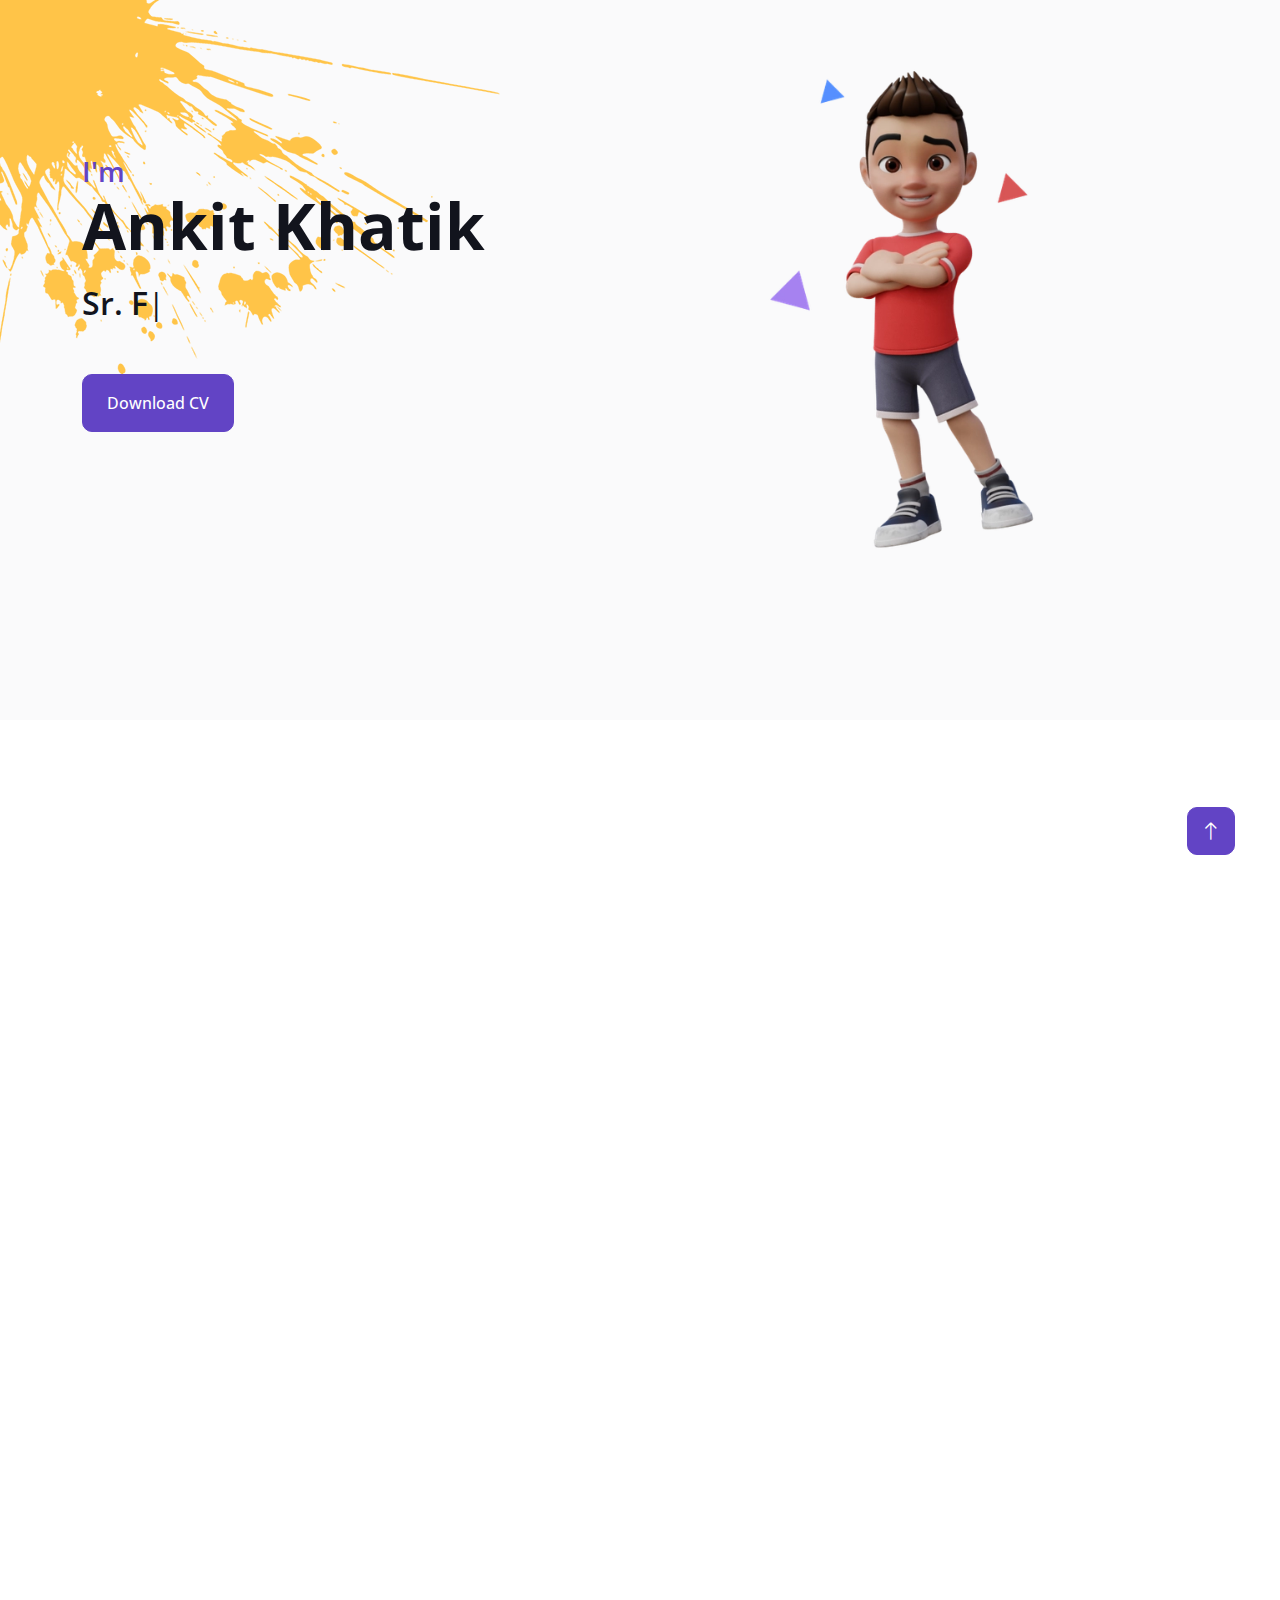
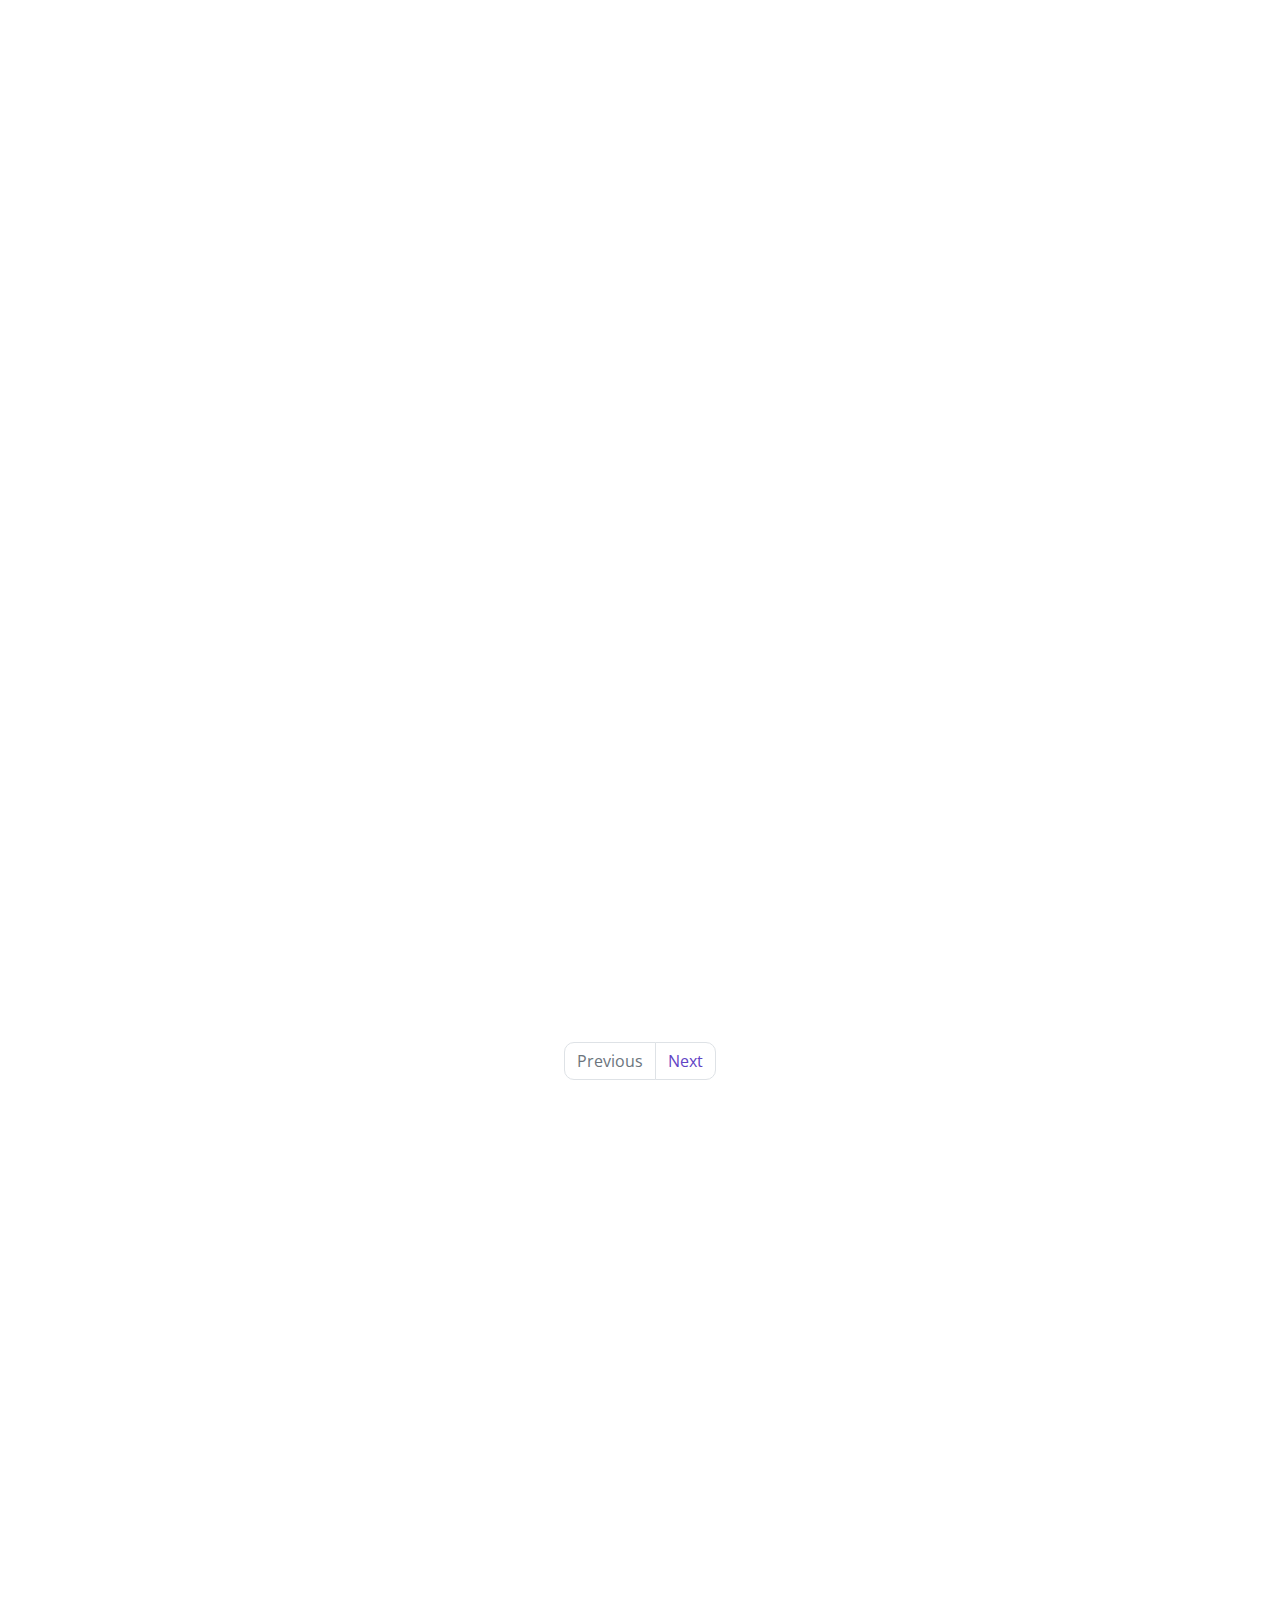
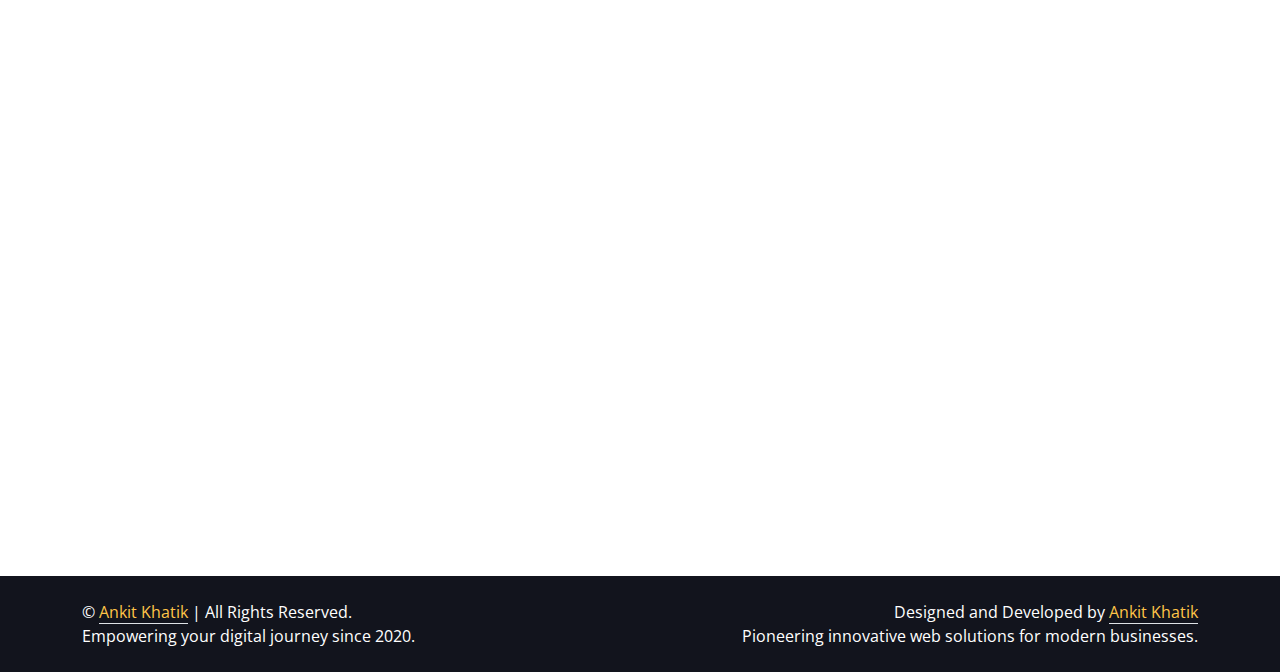
==== public/index.html @ b2e09fba "Ankit Khatik Portfolio" ====
<!DOCTYPE html>
<html lang="en">
  <head>
    <meta charset="UTF-8" />
    <meta name="viewport" content="width=device-width, initial-scale=1.0" />
    <meta
      name="title"
      content="Ankit Khatik | Expert Full Stack Developer | Custom Web & PHP Laravel Development"
    />
    <meta
      name="description"
      content="Ankit Khatik, a Sr. Full Stack Developer with 3+ years of experience, specializes in PHP, Laravel, Next.js, and scalable web applications. Custom web development solutions starting at $299."
    />
    <meta
      name="keywords"
      content="Full Stack Developer, Web Developer, PHP Developer, Laravel Developer, Next.js Developer, SQL Developer, JavaScript Developer, Custom Web Development, API Development, Responsive Web Design, Frontend Developer, Backend Developer, Software Engineer, Web Application Development, Website Development, Ankit Khatik, Ankit Khoiwal, Royal Banna Ankit, Full Stack Developer Portfolio, Web Development Services, Technology Solutions"
    />
    <meta name="robots" content="index, follow" />
    <meta name="language" content="English" />
    <meta name="author" content="Ankit Khatik" />
    <meta name="publisher" content="Ankit Khatik" />
    <meta property="og:type" content="website" />
    <meta
      property="og:title"
      content="Ankit Khatik - Full Stack Developer | PHP, Laravel, Next.js, Web Development"
    />
    <meta
      property="og:description"
      content="Ankit Khatik, an experienced full stack developer specializing in PHP, Laravel, Next.js, and SQL. Explore innovative web development projects and high-quality digital solutions for businesses. Contact Ankit for full stack web development and software services."
    />
    <meta property="og:image" content="og-image.png" />
    <meta property="og:url" content="https://ankit-khatik.web.app/" />
    <meta
      property="og:site_name"
      content="Ankit Khatik - Full Stack Developer | PHP, Laravel, Next.js, Web Development"
    />
    <meta name="twitter:card" content="og-image.png" />
    <meta
      name="twitter:title"
      content="Ankit Khatik - Full Stack Developer | PHP, Laravel, Next.js, Web Development"
    />
    <meta
      name="twitter:description"
      content="Ankit Khatik, an experienced full stack developer specializing in PHP, Laravel, Next.js, and SQL. Explore innovative web development projects and high-quality digital solutions for businesses. Contact Ankit for full stack web development and software services."
    />
    <meta name="twitter:image" content="og-image.png" />
    <meta name="twitter:site" content="@ankitkhoiwal" />
    <meta name="twitter:creator" content="@ankitkhoiwal" />
    <meta
      name="google-site-verification"
      content="-TFEaaD3aH9HImYtLrDxy_BZJy94upnlScCaDswIdAE"
    />
    <link rel="canonical" href="https://ankit-khatik.web.app/" />

    <title>Ankit Khatik - Sr. Full Stack Developer | PHP, Laravel, Next.js, Web Development</title>

    <!-- Favicon -->
    <link href="img/favicon.ico" rel="icon" />

    <!-- Google Web Fonts -->
    <link rel="preconnect" href="https://fonts.googleapis.com" />
    <link rel="preconnect" href="https://fonts.gstatic.com" crossorigin />
    <link
      href="https://fonts.googleapis.com/css2?family=Open+Sans:wght@400;500;600;700;800&display=swap"
      rel="stylesheet"
    />

    <!-- Icon Font Stylesheet -->
    <link
      href="https://cdnjs.cloudflare.com/ajax/libs/font-awesome/5.10.0/css/all.min.css"
      rel="stylesheet"
    />
    <link
      href="https://cdn.jsdelivr.net/npm/bootstrap-icons@1.4.1/font/bootstrap-icons.css"
      rel="stylesheet"
    />

    <!-- Libraries Stylesheet -->
    <link href="lib/animate/animate.min.css" rel="stylesheet" />
    <link href="lib/lightbox/css/lightbox.min.css" rel="stylesheet" />
    <link href="lib/owlcarousel/assets/owl.carousel.min.css" rel="stylesheet" />

    <!-- Customized Bootstrap Stylesheet -->
    <link href="css/bootstrap.min.css" rel="stylesheet" />

    <!-- Template Stylesheet -->
    <link href="css/style.css" rel="stylesheet" />
  </head>

  <body data-bs-spy="scroll" data-bs-target=".navbar" data-bs-offset="51">
    <!-- Spinner Start -->
    <div
      id="spinner"
      class="show bg-white position-fixed translate-middle w-100 vh-100 top-50 start-50 d-flex align-items-center justify-content-center"
    >
      <div
        class="spinner-border text-primary"
        style="width: 3rem; height: 3rem"
        role="status"
      >
        <span class="sr-only">Loading...</span>
      </div>
    </div>
    <!-- Spinner End -->

    <!-- Navbar Start -->
    <nav
      class="navbar navbar-expand-lg bg-white navbar-light fixed-top shadow py-lg-0 px-4 px-lg-5 wow fadeIn"
      data-wow-delay="0.1s"
    >
      <a href="index.html" class="navbar-brand d-block d-lg-none">
        <span class="text-primary fw-bold m-0">Ankit</span>
      </a>
      <button
        type="button"
        class="navbar-toggler"
        data-bs-toggle="collapse"
        data-bs-target="#navbarCollapse"
      >
        <span class="navbar-toggler-icon"></span>
      </button>
      <div
        class="collapse navbar-collapse justify-content-between py-4 py-lg-0"
        id="navbarCollapse"
      >
        <div class="navbar-nav ms-auto py-0">
          <a href="#home" class="nav-item nav-link active">Home</a>
          <a href="#about" class="nav-item nav-link">About</a>
          <a href="#skill" class="nav-item nav-link">Skills</a>
          <a href="#service" class="nav-item nav-link">Services</a>
        </div>
        <!-- <a href="index.html" class="navbar-brand bg-secondary py-3 px-4 mx-3 d-none d-lg-block">
                <h1 class="text-primary fw-bold m-0">ProMan</h1>
            </a> -->
        <div class="navbar-nav me-auto py-0">
          <a href="#project" class="nav-item nav-link">Projects</a>
          <a href="#testimonial" class="nav-item nav-link">Testimonial</a>
          <a href="#contact" class="nav-item nav-link">Contact</a>
          <a href="/sitemap.xml" class="nav-item nav-link">Sitemap</a>
        </div>
      </div>
    </nav>
    <!-- Navbar End -->

    <!-- Header Start -->
    <div
      class="container-fluid bg-light my-6 mt-0 h-100 p-3"
      style="min-height: 80vh"
      id="home"
    >
      <div class="container">
        <div class="row g-5 align-items-center">
          <div class="col-lg-6 py-6 pb-0 pt-lg-0">
            <span class="text-primary h3 mb-3">I'm</span>
            <h1 class="display-3 mb-3">Ankit Khatik</h1>
            <h2 class="typed-text-output d-inline"></h2>
            <div class="typed-text d-none">
              Sr. Full Stack Developer, Sr. PHP Developer, Laravel Developer,
              Custom Web Developer, E-Commerce Developer, Sr. Backend Developer,
              Software Engineer
            </div>
            <div class="d-flex align-items-center pt-5">
              <a
                href="img/Ankit_Khoiwal_CV-2.pdf"
                download="Ankit_Khoiwal_CV-2.pdf"
                class="btn btn-primary py-3 px-4 me-5"
                >Download CV</a
              >
            </div>
          </div>
          <div class="col-lg-6">
            <img
              class="img-fluid"
              src="img/hero-image.webp"
              alt="Ankit Khatik - Sr. Full Stack Developer"
            />
          </div>
        </div>
      </div>
    </div>
    <!-- Header End -->

    <!-- Video Modal Start -->
    <div
      class="modal modal-video fade"
      id="videoModal"
      tabindex="-1"
      aria-labelledby="exampleModalLabel"
      aria-hidden="true"
    >
      <div class="modal-dialog">
        <div class="modal-content rounded-0">
          <div class="modal-header">
            <h3 class="modal-title" id="exampleModalLabel">Youtube Video</h3>
            <button
              type="button"
              class="btn-close"
              data-bs-dismiss="modal"
              aria-label="Close"
            ></button>
          </div>
          <div class="modal-body">
            <!-- 16:9 aspect ratio -->
            <div class="ratio ratio-16x9">
              <iframe
                class="embed-responsive-item"
                src=""
                id="video"
                allowfullscreen
                allowscriptaccess="always"
                allow="autoplay"
              ></iframe>
            </div>
          </div>
        </div>
      </div>
    </div>
    <!-- Video Modal End -->

    <!-- About Start -->
    <div class="container-xxl py-6" id="about">
      <div class="container">
        <div class="row g-5">
          <div class="col-lg-6 wow fadeInUp" data-wow-delay="0.1s">
            <div class="d-flex align-items-center mb-5">
              <div class="years flex-shrink-0 text-center me-4">
                <h2 class="display-1 mb-0">3</h2>
                <h5 class="mb-0">Years</h5>
              </div>
              <h3 class="lh-base mb-0">
                Experience in Full Stack Web Development and Design
              </h3>
            </div>
            <p class="mb-4">
              I am Ankit Khatik (also known as Ankit Khoiwal), a dedicated Sr.
              Full Stack Developer with over three years of experience. I
              specialize in PHP, Laravel, Next.js, and custom web solutions that
              cater to diverse client needs. I am dedicated to creating web
              applications that are both high-quality and scalable, whether they
              are responsive or logic-based.
            </p>
            <p class="mb-4">
              My focus as a developer is to develop end-to-end web applications
              that ensure optimal performance, security, and user engagement.
              From wireframe design to deployment, my services ensure a seamless
              experience for both clients and users.
            </p>
            <p class="mb-3">
              <i class="far fa-check-circle text-primary me-3"></i>Affordable
              Pricing
            </p>
            <p class="mb-3">
              <i class="far fa-check-circle text-primary me-3"></i>High-Quality
              Deliverables
            </p>
            <p class="mb-3">
              <i class="far fa-check-circle text-primary me-3"></i>Timely
              Project Delivery
            </p>
            <p class="mb-4">
              My portfolio shows work in various industries, including custom
              web development, e-commerce platforms, and SaaS applications.
              Technologies I frequently use include PHP, Laravel, Next.js,
              Node.js, Javascript, Jquery, SQL, AWS, and more.
            </p>
          </div>
          <div class="col-lg-6 wow fadeInUp" data-wow-delay="0.5s">
            <div class="row g-3 mb-4">
              <div class="col-sm-6">
                <img
                  class="img-fluid rounded"
                  src="img/about-1.jpg"
                  alt="Professional Web Development by Ankit Khatik"
                />
              </div>
              <div class="col-sm-6">
                <img
                  class="img-fluid rounded"
                  src="img/about-2.jpg"
                  alt="Full Stack Development Expertise by Ankit Khoiwal"
                />
              </div>
            </div>
            <div class="d-flex align-items-center mb-3">
              <h5 class="border-end pe-3 me-3 mb-0">Happy Clients</h5>
              <h2 class="text-primary fw-bold mb-0" data-toggle="counter-up">
                20
              </h2>
            </div>
            <p class="mb-4">
              My experience includes working with more than 20 clients in
              different industries to create custom web applications and
              software services that meet their business requirements. My
              commitment is to providing client satisfaction and building
              long-term relationships.
            </p>
            <div class="d-flex align-items-center mb-3">
              <h5 class="border-end pe-3 me-3 mb-0">Projects Completed</h5>
              <h2 class="text-primary fw-bold mb-0" data-toggle="counter-up">
                15
              </h2>
            </div>
            <p class="mb-0">
              From custom web applications to enterprise-level solutions, my
              completed projects highlight my expertise in PHP, Laravel,
              Next.js, and other leading technologies. Let’s work together to
              bring your project to real life!
            </p>
          </div>
        </div>
      </div>
    </div>
    <!-- About End -->

    <!-- Projects Start -->
    <div class="container-xxl py-6 pt-5" id="project">
      <div class="container">
        <div
          class="row g-5 mb-5 align-items-center wow fadeInUp"
          data-wow-delay="0.1s"
        >
          <div class="col-lg-6">
            <h2 class="display-5 mb-0">My Projects</h2>
          </div>
          <div class="col-lg-6 text-lg-end">
            <ul class="list-inline mx-n3 mb-0" id="portfolio-flters">
              <li class="mx-3 active" data-filter="*">All Projects</li>
              <li class="mx-3" data-filter=".first">Laravel</li>
              <li class="mx-3" data-filter=".second">Next Js</li>
              <li class="mx-3" data-filter=".third">Vue Js</li>
            </ul>
          </div>
        </div>
        <div
          class="row g-4 portfolio-container wow fadeInUp"
          data-wow-delay="0.1s"
          id="portfolio-container"
        >
          <div class="col-lg-4 col-md-6 portfolio-item first">
            <div class="portfolio-img rounded overflow-hidden">
              <img class="img-fluid" src="img/gradding.png" alt="" />
              <div class="portfolio-btn">
                <a
                  class="btn btn-lg-square btn-outline-secondary border-2 mx-1"
                  href="img/gradding.png"
                  data-lightbox="portfolio"
                  ><i class="fa fa-eye"></i
                ></a>
                <a
                  class="btn btn-lg-square btn-outline-secondary border-2 mx-1"
                  href="https://www.gradding.com/"
                  target="_blank"
                  ><i class="fa fa-link"></i
                ></a>
              </div>
            </div>
          </div>
          <div class="col-lg-4 col-md-6 portfolio-item first">
            <div class="portfolio-img rounded overflow-hidden">
              <img class="img-fluid" src="img/burger-king.png" alt="" />
              <div class="portfolio-btn">
                <a
                  class="btn btn-lg-square btn-outline-secondary border-2 mx-1"
                  href="img/burger-king.png"
                  data-lightbox="portfolio"
                  ><i class="fa fa-eye"></i
                ></a>
                <a
                  class="btn btn-lg-square btn-outline-secondary border-2 mx-1"
                  href="https://www.burgerking.in/"
                  target="_blank"
                  ><i class="fa fa-link"></i
                ></a>
              </div>
            </div>
          </div>
          <div class="col-lg-4 col-md-6 portfolio-item first">
            <div class="portfolio-img rounded overflow-hidden">
              <img
                class="img-fluid"
                src="img/gradding-laraveldashboard.png"
                alt=""
              />
              <div class="portfolio-btn">
                <a
                  class="btn btn-lg-square btn-outline-secondary border-2 mx-1"
                  href="img/gradding-laraveldashboard.png"
                  data-lightbox="portfolio"
                  ><i class="fa fa-eye"></i
                ></a>
                <a
                  class="btn btn-lg-square btn-outline-secondary border-2 mx-1"
                  href="https://www.gradding.com/dashboard/finder/course"
                  target="_blank"
                  ><i class="fa fa-link"></i
                ></a>
              </div>
            </div>
          </div>
          <div class="col-lg-4 col-md-6 portfolio-item first">
            <div class="portfolio-img rounded overflow-hidden">
              <img class="img-fluid" src="img/mysiponline.png" alt="" />
              <div class="portfolio-btn">
                <a
                  class="btn btn-lg-square btn-outline-secondary border-2 mx-1"
                  href="img/mysiponline.png"
                  data-lightbox="portfolio"
                  ><i class="fa fa-eye"></i
                ></a>
                <a
                  class="btn btn-lg-square btn-outline-secondary border-2 mx-1"
                  href="https://www.mysiponline.com/"
                  target="_blank"
                  ><i class="fa fa-link"></i
                ></a>
              </div>
            </div>
          </div>
          <div class="col-lg-4 col-md-6 portfolio-item second">
            <div class="portfolio-img rounded overflow-hidden">
              <img class="img-fluid" src="img/gradding-ielts.png" alt="" />
              <div class="portfolio-btn">
                <a
                  class="btn btn-lg-square btn-outline-secondary border-2 mx-1"
                  href="img/gradding-ielts.png"
                  data-lightbox="portfolio"
                  ><i class="fa fa-eye"></i
                ></a>
                <a
                  class="btn btn-lg-square btn-outline-secondary border-2 mx-1"
                  href="https://www.gradding.com/test-preparation/ielts"
                  target="_blank"
                  ><i class="fa fa-link"></i
                ></a>
              </div>
            </div>
          </div>
          <div class="col-lg-4 col-md-6 portfolio-item second">
            <div class="portfolio-img rounded overflow-hidden">
              <img class="img-fluid" src="img/reventure.png" alt="" />
              <div class="portfolio-btn">
                <a
                  class="btn btn-lg-square btn-outline-secondary border-2 mx-1"
                  href="img/reventure.png"
                  data-lightbox="portfolio"
                  ><i class="fa fa-eye"></i
                ></a>
                <a
                  class="btn btn-lg-square btn-outline-secondary border-2 mx-1"
                  href="https://reventure.vercel.app/en"
                  target="_blank"
                  ><i class="fa fa-link"></i
                ></a>
              </div>
            </div>
          </div>
          <div class="col-lg-4 col-md-6 portfolio-item second">
            <div class="portfolio-img rounded overflow-hidden">
              <img class="img-fluid" src="img/gradding-blog.png" alt="" />
              <div class="portfolio-btn">
                <a
                  class="btn btn-lg-square btn-outline-secondary border-2 mx-1"
                  href="img/gradding-blog.png"
                  data-lightbox="portfolio"
                  ><i class="fa fa-eye"></i
                ></a>
                <a
                  class="btn btn-lg-square btn-outline-secondary border-2 mx-1"
                  href="https://www.gradding.com/blog"
                  target="_blank"
                  ><i class="fa fa-link"></i
                ></a>
              </div>
            </div>
          </div>
          <div class="col-lg-4 col-md-6 portfolio-item second">
            <div class="portfolio-img rounded overflow-hidden">
              <img class="img-fluid" src="img/gradding-pte.png" alt="" />
              <div class="portfolio-btn">
                <a
                  class="btn btn-lg-square btn-outline-secondary border-2 mx-1"
                  href="img/gradding-pte.png"
                  data-lightbox="portfolio"
                  ><i class="fa fa-eye"></i
                ></a>
                <a
                  class="btn btn-lg-square btn-outline-secondary border-2 mx-1"
                  href="https://www.gradding.com/test-preparation/pte"
                  target="_blank"
                  ><i class="fa fa-link"></i
                ></a>
              </div>
            </div>
          </div>
          <div class="col-lg-4 col-md-6 portfolio-item second">
            <div class="portfolio-img rounded overflow-hidden">
              <img
                class="img-fluid"
                src="img/gradding-accommodation.png"
                alt=""
              />
              <div class="portfolio-btn">
                <a
                  class="btn btn-lg-square btn-outline-secondary border-2 mx-1"
                  href="img/gradding-accommodation.png"
                  data-lightbox="portfolio"
                  ><i class="fa fa-eye"></i
                ></a>
                <a
                  class="btn btn-lg-square btn-outline-secondary border-2 mx-1"
                  href="https://www.gradding.com/student-accommodation"
                  target="_blank"
                  ><i class="fa fa-link"></i
                ></a>
              </div>
            </div>
          </div>
          <div class="col-lg-4 col-md-6 portfolio-item second">
            <div class="portfolio-img rounded overflow-hidden">
              <img
                class="img-fluid"
                src="img/gradding-consultancy.png"
                alt=""
              />
              <div class="portfolio-btn">
                <a
                  class="btn btn-lg-square btn-outline-secondary border-2 mx-1"
                  href="img/gradding-consultancy.png"
                  data-lightbox="portfolio"
                  ><i class="fa fa-eye"></i
                ></a>
                <a
                  class="btn btn-lg-square btn-outline-secondary border-2 mx-1"
                  href="https://www.gradding.com/study-abroad-consultants/"
                  target="_blank"
                  ><i class="fa fa-link"></i
                ></a>
              </div>
            </div>
          </div>
          <div class="col-lg-4 col-md-6 portfolio-item second">
            <div class="portfolio-img rounded overflow-hidden">
              <img class="img-fluid" src="img/gradding-dashboard.png" alt="" />
              <div class="portfolio-btn">
                <a
                  class="btn btn-lg-square btn-outline-secondary border-2 mx-1"
                  href="img/gradding-dashboard.png"
                  data-lightbox="portfolio"
                  ><i class="fa fa-eye"></i
                ></a>
                <a
                  class="btn btn-lg-square btn-outline-secondary border-2 mx-1"
                  href="https://dashboard.gradding.com/dashboard"
                  target="_blank"
                  ><i class="fa fa-link"></i
                ></a>
              </div>
            </div>
          </div>
        </div>
        <!-- Add pagination buttons -->
        <div class="d-flex justify-content-center mt-4">
          <nav aria-label="Page navigation">
            <ul class="pagination">
              <li class="page-item">
                <a class="page-link" href="javascript:void(0);" id="prevPage"
                  >Previous</a
                >
              </li>
              <li class="page-item">
                <a class="page-link" href="javascript:void(0);" id="nextPage"
                  >Next</a
                >
              </li>
            </ul>
          </nav>
        </div>
      </div>
    </div>
    <!-- Projects End -->

    <!-- Expertise Start -->
    <div class="container-xxl py-6 pb-5" id="skill">
      <div class="container">
        <div class="row g-5">
          <div class="col-lg-6 wow fadeInUp" data-wow-delay="0.1s">
            <h2 class="display-5 mb-5">Skills & Experience</h2>
            <p class="mb-4">
              I am Ankit Khatik, and I have worked as a senior full stack
              engineer for over three years. My skills in web and mobile
              programming have evolved and I am proficient in a various
              technologies, including SQL, PHP, Laravel, Node.js and Next.js.
              Creating creative solutions that are tailored to every client's
              specific demands is possible with my broad skill set.
            </p>
            <p class="mb-4">
              My main goal is to develop powerful, dynamic, and user-friendly
              online apps. Through the use of contemporary frameworks and
              libraries like React, Vue.js, and Express.js, I am able to
              efficiently address several facets of software development in my
              job. Furthermore, responsive design—which guarantees an excellent
              user experience across all devices—using HTML, CSS, Bootstrap, and
              Tailwind is something I value highly.
            </p>
            <p class="mb-4">
              In addition to my technical skills, I think that high standards
              for code quality should be upheld. I follow industry best
              practices and strive to finish projects on schedule. My commitment
              to lifelong learning and remaining newest with industry
              developments allows me to maintain my competitive edge in the
              fast-paced tech business and provide creative solutions.
            </p>
            <p class="mb-4">
              In my career, I have been involved in various projects, including
              small apps and complex corporate systems. My capacity to solve
              problems and adapt has improved as a result of this trip, making
              me a dependable developer in the technology industry.
            </p>
          </div>
          <div class="col-lg-6 wow fadeInUp" data-wow-delay="0.5s">
            <div class="my-4">
              <ul
                class="nav nav-pills rounded border border-2 border-primary mb-5"
              >
                <li class="nav-item w-50">
                  <button
                    class="nav-link w-100 py-3 fs-5 active"
                    data-bs-toggle="pill"
                    href="#tab-1"
                  >
                    Experience
                  </button>
                </li>
                <li class="nav-item w-50">
                  <button
                    class="nav-link w-100 py-3 fs-5"
                    data-bs-toggle="pill"
                    href="#tab-2"
                  >
                    Education
                  </button>
                </li>
              </ul>
              <div class="tab-content">
                <div id="tab-1" class="tab-pane fade show p-0 active">
                  <div class="row gy-5 gx-4">
                    <div class="col-sm-6">
                      <h5>Accountant</h5>
                      <hr class="text-primary my-2" />
                      <p class="text-primary mb-1">2021 - 2022</p>
                      <h6 class="mb-0">Vinayak Traders</h6>
                    </div>
                    <div class="col-sm-6">
                      <h5>Php Developer Intern</h5>
                      <hr class="text-primary my-2" />
                      <p class="text-primary mb-1">2022 - 2023</p>
                      <h6 class="mb-0">Web Senor</h6>
                    </div>
                    <div class="col-sm-6">
                      <h5>Sr. Software Developer</h5>
                      <hr class="text-primary my-2" />
                      <p class="text-primary mb-1">2023 - Present</p>
                      <h6 class="mb-0">Cognus Technology</h6>
                    </div>
                  </div>
                </div>
                <div id="tab-2" class="tab-pane fade show p-0">
                  <div class="row gy-5 gx-4">
                    <div class="col-sm-6">
                      <h5>Software Development Course</h5>
                      <hr class="text-primary my-2" />
                      <p class="text-primary mb-1">2022 - 2023</p>
                      <h6 class="mb-0">Vidhya Institute</h6>
                    </div>
                    <div class="col-sm-6">
                      <h5>Sr. Secondary Education</h5>
                      <hr class="text-primary my-2" />
                      <p class="text-primary mb-1">2019 - 2020</p>
                      <h6 class="mb-0">Guru Nanak Public School</h6>
                    </div>
                    <div class="col-sm-6">
                      <h5>Bachelor of Computer Applications</h5>
                      <hr class="text-primary my-2" />
                      <p class="text-primary mb-1">2020 - 2023</p>
                      <h6 class="mb-0">Mohan Lal Sukhadiya University</h6>
                    </div>
                    <div class="col-sm-6">
                      <h5>Master of Computer Applications</h5>
                      <hr class="text-primary my-2" />
                      <p class="text-primary mb-1">2023 - Present</p>
                      <h6 class="mb-0">Rajasthan Technical University</h6>
                    </div>
                  </div>
                </div>
              </div>
            </div>
            <div class="my-4">
              <h3 class="mb-4 my-5">My Skills</h3>
              <div class="row align-items-center">
                <div class="col-md-6">
                  <div class="skill mb-4">
                    <div class="d-flex justify-content-between">
                      <h6 class="font-weight-bold">PHP</h6>
                      <h6 class="font-weight-bold">95%</h6>
                    </div>
                    <div class="progress">
                      <div
                        class="progress-bar bg-primary"
                        role="progressbar"
                        aria-valuenow="95"
                        aria-valuemin="0"
                        aria-valuemax="100"
                      ></div>
                    </div>
                  </div>
                  <div class="skill mb-4">
                    <div class="d-flex justify-content-between">
                      <h6 class="font-weight-bold">SQL</h6>
                      <h6 class="font-weight-bold">85%</h6>
                    </div>
                    <div class="progress">
                      <div
                        class="progress-bar bg-warning"
                        role="progressbar"
                        aria-valuenow="85"
                        aria-valuemin="0"
                        aria-valuemax="100"
                      ></div>
                    </div>
                  </div>
                  <div class="skill mb-4">
                    <div class="d-flex justify-content-between">
                      <h6 class="font-weight-bold">Laravel</h6>
                      <h6 class="font-weight-bold">90%</h6>
                    </div>
                    <div class="progress">
                      <div
                        class="progress-bar bg-danger"
                        role="progressbar"
                        aria-valuenow="90"
                        aria-valuemin="0"
                        aria-valuemax="100"
                      ></div>
                    </div>
                  </div>
                  <div class="skill mb-4">
                    <div class="d-flex justify-content-between">
                      <h6 class="font-weight-bold">WordPress</h6>
                      <h6 class="font-weight-bold">85%</h6>
                    </div>
                    <div class="progress">
                      <div
                        class="progress-bar bg-info"
                        role="progressbar"
                        aria-valuenow="85"
                        aria-valuemin="0"
                        aria-valuemax="100"
                      ></div>
                    </div>
                  </div>
                </div>
                <div class="col-md-6">
                  <div class="skill mb-4">
                    <div class="d-flex justify-content-between">
                      <h6 class="font-weight-bold">JavaScript</h6>
                      <h6 class="font-weight-bold">90%</h6>
                    </div>
                    <div class="progress">
                      <div
                        class="progress-bar bg-danger"
                        role="progressbar"
                        aria-valuenow="90"
                        aria-valuemin="0"
                        aria-valuemax="100"
                      ></div>
                    </div>
                  </div>
                  <div class="skill mb-4">
                    <div class="d-flex justify-content-between">
                      <h6 class="font-weight-bold">Next.js</h6>
                      <h6 class="font-weight-bold">85%</h6>
                    </div>
                    <div class="progress">
                      <div
                        class="progress-bar bg-dark"
                        role="progressbar"
                        aria-valuenow="85"
                        aria-valuemin="0"
                        aria-valuemax="100"
                      ></div>
                    </div>
                  </div>
                  <div class="skill mb-4">
                    <div class="d-flex justify-content-between">
                      <h6 class="font-weight-bold">Java</h6>
                      <h6 class="font-weight-bold">70%</h6>
                    </div>
                    <div class="progress">
                      <div
                        class="progress-bar bg-info"
                        role="progressbar"
                        aria-valuenow="70"
                        aria-valuemin="0"
                        aria-valuemax="100"
                      ></div>
                    </div>
                  </div>
                  <div class="skill mb-4">
                    <div class="d-flex justify-content-between">
                      <h6 class="font-weight-bold">Cloud Computing</h6>
                      <h6 class="font-weight-bold">80%</h6>
                    </div>
                    <div class="progress">
                      <div
                        class="progress-bar bg-primary"
                        role="progressbar"
                        aria-valuenow="80"
                        aria-valuemin="0"
                        aria-valuemax="100"
                      ></div>
                    </div>
                  </div>
                </div>
              </div>
            </div>
          </div>
        </div>
      </div>
    </div>
    <!-- Expertise End -->

    <!-- Service Start -->
    <div class="container-fluid bg-light my-5 py-6" id="service">
      <div class="container">
        <div class="row g-5 mb-5 wow fadeInUp" data-wow-delay="0.1s">
          <div class="col-lg-6">
            <h2 class="display-5 mb-0">My Web Development Services</h2>
          </div>
          <div class="col-lg-6 text-lg-end">
            <a class="btn btn-primary py-3 px-5" href="tel:+91 7878494207"
              >Hire Me</a
            >
          </div>
        </div>
        <div class="row g-4">
          <div class="col-lg-6 wow fadeInUp" data-wow-delay="0.1s">
            <div
              class="service-item d-flex flex-column flex-sm-row bg-white rounded h-100 p-4 p-lg-5"
            >
              <div class="bg-icon flex-shrink-0 mb-3">
                <i class="fa fa-crop-alt fa-2x text-dark"></i>
              </div>
              <div class="ms-sm-4">
                <h4 class="mb-3">Custom Web Development</h4>
                <h6 class="mb-3">
                  Starting from <span class="text-primary">$299</span>
                </h6>
                <span
                  >Bring your ideal to life with bespoke web development
                  services. I implement sophisticated technologies including
                  PHP, Laravel, Next.js to offer custom built websites that are
                  interactive and result driven.</span
                >
              </div>
            </div>
          </div>
          <div class="col-lg-6 wow fadeInUp" data-wow-delay="0.3s">
            <div
              class="service-item d-flex flex-column flex-sm-row bg-white rounded h-100 p-4 p-lg-5"
            >
              <div class="bg-icon flex-shrink-0 mb-3">
                <i class="fa fa-code-branch fa-2x text-dark"></i>
              </div>
              <div class="ms-sm-4">
                <h4 class="mb-3">Responsive Web Design</h4>
                <h6 class="mb-3">
                  Starting from <span class="text-primary">$299</span>
                </h6>
                <span
                  >Widen the scope of your enterprise with mobile friendly
                  design. I design beautiful and functional websites that are
                  compatible to all screen sizes for every user taking into
                  consideration how the users are likely to browse.
                </span>
              </div>
            </div>
          </div>
          <div class="col-lg-6 wow fadeInUp" data-wow-delay="0.1s">
            <div
              class="service-item d-flex flex-column flex-sm-row bg-white rounded h-100 p-4 p-lg-5"
            >
              <div class="bg-icon flex-shrink-0 mb-3">
                <i class="fa fa-shopping-cart fa-2x text-dark"></i>
              </div>
              <div class="ms-sm-4">
                <h4 class="mb-3">E-Commerce Solutions</h4>
                <h6 class="mb-3">
                  Starting from <span class="text-primary">$399</span>
                </h6>
                <span
                  >Start your own web shop using fully-featured e commerce
                  solutions. I create custom stores with safe payment gateways
                  and interactive elements to help you to persuade customers and
                  visitors to use your store online.</span
                >
              </div>
            </div>
          </div>
          <div class="col-lg-6 wow fadeInUp" data-wow-delay="0.3s">
            <div
              class="service-item d-flex flex-column flex-sm-row bg-white rounded h-100 p-4 p-lg-5"
            >
              <div class="bg-icon flex-shrink-0 mb-3">
                <i class="fa fa-laptop-code fa-2x text-dark"></i>
              </div>
              <div class="ms-sm-4">
                <h4 class="mb-3">UI/UX Design</h4>
                <h6 class="mb-3">
                  Starting from <span class="text-primary">$299</span>
                </h6>
                <span
                  >Make users happier with efficient UI & UX design services. I
                  design functional, beautiful screens for your web applications
                  that attract and retain users improving the overall usability
                  of the applications.
                </span>
              </div>
            </div>
          </div>
          <div class="col-lg-6 wow fadeInUp" data-wow-delay="0.1s">
            <div
              class="service-item d-flex flex-column flex-sm-row bg-white rounded h-100 p-4 p-lg-5"
            >
              <div class="bg-icon flex-shrink-0 mb-3">
                <i class="fa fa-cloud fa-2x text-dark"></i>
              </div>
              <div class="ms-sm-4">
                <h4 class="mb-3">Cloud Solutions (AWS)</h4>
                <h6 class="mb-3">
                  Starting from <span class="text-primary">$499</span>
                </h6>
                <span
                  >Make use of the cloud through my AWS services. I help set up
                  the architecture of the cloud, facilitate the movement of
                  existing systems to the cloud and optimize them for
                  performance, scalability, and security for your organization.
                </span>
              </div>
            </div>
          </div>
          <div class="col-lg-6 wow fadeInUp" data-wow-delay="0.3s">
            <div
              class="service-item d-flex flex-column flex-sm-row bg-white rounded h-100 p-4 p-lg-5"
            >
              <div class="bg-icon flex-shrink-0 mb-3">
                <i class="fa fa-search fa-2x text-dark"></i>
              </div>
              <div class="ms-sm-4">
                <h4 class="mb-3">SEO Optimization</h4>
                <h6 class="mb-3">
                  Starting from <span class="text-primary">$199</span>
                </h6>
                <span
                  >With my professional SEO services, you will be able to boost
                  the visibility and ranking of your website. I apply focused
                  techniques, such as keyword searching, on-page optimization
                  and content creation, to ensure that traffic is organic to
                  your site.</span
                >
              </div>
            </div>
          </div>
          <div class="col-lg-6 wow fadeInUp" data-wow-delay="0.5s">
            <div
              class="service-item d-flex flex-column flex-sm-row bg-white rounded h-100 p-4 p-lg-5"
            >
              <div class="bg-icon flex-shrink-0 mb-3">
                <i class="fa fa-comments fa-2x text-dark"></i>
              </div>
              <div class="ms-sm-4">
                <h4 class="mb-3">Consultation Services</h4>
                <h6 class="mb-3">
                  Starting from <span class="text-primary">$150</span>
                </h6>
                <span
                  >To help you with your software projects, I offer consulting
                  services. I address the following topics: technology
                  selection, project planning, performance optimization, and
                  provide you with decision aids. Website Security
                  Solutions</span
                >
              </div>
            </div>
          </div>
          <div class="col-lg-6 wow fadeInUp" data-wow-delay="0.5s">
            <div
              class="service-item d-flex flex-column flex-sm-row bg-white rounded h-100 p-4 p-lg-5"
            >
              <div class="bg-icon flex-shrink-0 mb-3">
                <i class="fa fa-shield-alt fa-2x text-dark"></i>
              </div>
              <div class="ms-sm-4">
                <h4 class="mb-3">Website Security Solutions</h4>
                <h6 class="mb-3">
                  Starting from <span class="text-primary">$299</span>
                </h6>
                <span
                  >Safeguard your digital identity by implementing all-inclusive
                  website security solutions. My services are inclusive of
                  vulnerability assessments and remediation, malware eradication
                  as well as continuous monitoring of your site to fend off
                  threats and keep your users safe while surfing the web.</span
                >
              </div>
            </div>
          </div>
        </div>
      </div>
    </div>
    <!-- Service End -->

    <!-- Team Start -->
    <!-- <div class="container-xxl py-6 pb-5" id="team">
        <div class="container">
            <div class="row g-5 mb-5 wow fadeInUp" data-wow-delay="0.1s">
                <div class="col-lg-6">
                    <h1 class="display-5 mb-0">Team Members</h1>
                </div>
                <div class="col-lg-6 text-lg-end">
                    <a class="btn btn-primary py-3 px-5" href="">Contact Us</a>
                </div>
            </div>
            <div class="row g-4">
                <div class="col-lg-4 col-md-6 wow fadeInUp" data-wow-delay="0.1s">
                    <div class="team-item position-relative">
                        <img class="img-fluid rounded" src="img/team-1.jpg" alt="">
                        <div class="team-text bg-white rounded-end p-4">
                            <div>
                                <h5>Full Name</h5>
                                <span>Designer</span>
                            </div>
                            <i class="fa fa-arrow-right fa-2x text-primary"></i>
                        </div>
                    </div>
                </div>
                <div class="col-lg-4 col-md-6 wow fadeInUp" data-wow-delay="0.3s">
                    <div class="team-item position-relative">
                        <img class="img-fluid rounded" src="img/team-2.jpg" alt="">
                        <div class="team-text bg-white rounded-end p-4">
                            <div>
                                <h5>Full Name</h5>
                                <span>Designer</span>
                            </div>
                            <i class="fa fa-arrow-right fa-2x text-primary"></i>
                        </div>
                    </div>
                </div>
                <div class="col-lg-4 col-md-6 wow fadeInUp" data-wow-delay="0.5s">
                    <div class="team-item position-relative">
                        <img class="img-fluid rounded" src="img/team-3.jpg" alt="">
                        <div class="team-text bg-white rounded-end p-4">
                            <div>
                                <h5>Full Name</h5>
                                <span>Designer</span>
                            </div>
                            <i class="fa fa-arrow-right fa-2x text-primary"></i>
                        </div>
                    </div>
                </div>
            </div>
        </div>
    </div> -->
    <!-- Team End -->

    <!-- Testimonial Start -->
    <div class="container-fluid bg-light py-5 my-5" id="testimonial">
      <div class="container-fluid py-5">
        <h2
          class="display-5 text-center mb-5 wow fadeInUp"
          data-wow-delay="0.1s"
        >
          What My Clients Say
        </h2>
        <div class="row justify-content-center">
          <div class="col-lg-3 d-none d-lg-block">
            <div class="testimonial-left h-100">
              <img
                class="img-fluid wow fadeIn"
                data-wow-delay="0.1s"
                src="img/testimonial-1.jpg"
                alt="Client Review"
              />
              <img
                class="img-fluid wow fadeIn"
                data-wow-delay="0.3s"
                src="img/testimonial-2.jpg"
                alt="Client Feedback"
              />
              <img
                class="img-fluid wow fadeIn"
                data-wow-delay="0.5s"
                src="img/testimonial-3.jpg"
                alt="Customer Review"
              />
            </div>
          </div>
          <div class="col-lg-6 wow fadeInUp" data-wow-delay="0.5s">
            <div class="owl-carousel testimonial-carousel">
              <div class="testimonial-item text-center">
                <div class="position-relative mb-5">
                  <img
                    class="img-fluid rounded-circle border border-secondary p-2 mx-auto"
                    src="img/testimonial-1.jpg"
                    alt="John Doe"
                  />
                  <div class="testimonial-icon">
                    <i class="fa fa-quote-left text-primary"></i>
                  </div>
                </div>
                <p class="fs-5 fst-italic">
                  “Working with Ankit has been a remarkable experience. His
                  ability to understand client needs and deliver exceptional
                  results has made a significant difference in our project
                  outcomes. We are grateful for his expertise!”
                </p>
                <hr class="w-25 mx-auto" />
                <h5>Rakul Preet</h5>
                <span>CEO, Tech Solutions</span>
              </div>
              <div class="testimonial-item text-center">
                <div class="position-relative mb-5">
                  <img
                    class="img-fluid rounded-circle border border-secondary p-2 mx-auto"
                    src="img/testimonial-2.jpg"
                    alt="Jane Smith"
                  />
                  <div class="testimonial-icon">
                    <i class="fa fa-quote-left text-primary"></i>
                  </div>
                </div>
                <p class="fs-5 fst-italic">
                  “Ankit’s professionalism and skill set are truly commendable.
                  The final product was not only visually attractive but also
                  highly functional. I would highly recommend his services to
                  anyone looking for quality web solutions.”
                </p>
                <hr class="w-25 mx-auto" />
                <h5>Jane Smith</h5>
                <span>Marketing Manager, Creative Agency</span>
              </div>
              <div class="testimonial-item text-center">
                <div class="position-relative mb-5">
                  <img
                    class="img-fluid rounded-circle border border-secondary p-2 mx-auto"
                    src="img/testimonial-3.jpg"
                    alt="Michael Johnson"
                  />
                  <div class="testimonial-icon">
                    <i class="fa fa-quote-left text-primary"></i>
                  </div>
                </div>
                <p class="fs-5 fst-italic">
                  “Ankit was instrumental in developing our website. His
                  attention to detail and commitment to meeting deadlines made
                  the project a success. We are extremely satisfied with the end
                  results and would recommend him without hesitation!”
                </p>
                <hr class="w-25 mx-auto" />
                <h5>Michael Johnson</h5>
                <span>Founder, Innovate Labs</span>
              </div>
            </div>
          </div>
          <div class="col-lg-3 d-none d-lg-block">
            <div class="testimonial-right h-100">
              <img
                class="img-fluid wow fadeIn"
                data-wow-delay="0.1s"
                src="img/testimonial-1.jpg"
                alt="Client Review"
              />
              <img
                class="img-fluid wow fadeIn"
                data-wow-delay="0.3s"
                src="img/testimonial-2.jpg"
                alt="Client Feedback"
              />
              <img
                class="img-fluid wow fadeIn"
                data-wow-delay="0.5s"
                src="img/testimonial-3.jpg"
                alt="Customer Review"
              />
            </div>
          </div>
        </div>
      </div>
    </div>
    <!-- Testimonial End -->

    <!-- Contact Start -->
    <div class="container-xxl pb-5" id="contact">
      <div class="container py-5">
        <div class="row g-5 mb-5 wow fadeInUp" data-wow-delay="0.1s">
          <div class="col-lg-6">
            <h2 class="display-5 mb-0">Let's Work Together</h2>
          </div>
          <div class="col-lg-6 text-lg-end">
            <a class="btn btn-primary py-3 px-5" href="tel:+91 7878494207"
              >Say Hello</a
            >
          </div>
        </div>
        <div class="row g-5">
          <div class="col-lg-5 col-md-6 wow fadeInUp" data-wow-delay="0.1s">
            <p class="mb-2">My office:</p>
            <h3 class="fw-bold">Udaipur, Rajasthan</h3>
            <hr class="w-100" />
            <p class="mb-2">Call me:</p>
            <h3 class="fw-bold">
              <a class="text-dark" href="tel:+91 7878494207">+91 7878494207</a>
            </h3>
            <hr class="w-100" />
            <p class="mb-2">Mail me:</p>
            <h3 class="fw-bold">
              <a class="text-dark" href="mailto:ankitkhoiwal3@gmail.com"
                >ankitkhoiwal3@gmail.com</a
              >
            </h3>
            <hr class="w-100" />
            <p class="mb-2">Follow me:</p>
            <div class="d-flex pt-2">
              <a
                class="btn btn-square btn-primary me-2"
                target="_blank"
                href="https://x.com/Ankit_Khoiwal_"
                ><i class="fab fa-twitter"></i
              ></a>
              <a
                class="btn btn-square btn-primary me-2"
                target="_blank"
                href="https://www.instagram.com/royal_banna_ankit/"
                ><i class="fab fa-instagram"></i
              ></a>
              <a
                class="btn btn-square btn-primary me-2"
                target="_blank"
                href="https://www.facebook.com/ankit.khoiwal.927"
                ><i class="fab fa-facebook-f"></i
              ></a>
              <a
                class="btn btn-square btn-primary me-2"
                target="_blank"
                href="https://www.youtube.com/@dranzergaming593"
                ><i class="fab fa-youtube"></i
              ></a>
              <a
                class="btn btn-square btn-primary me-2"
                target="_blank"
                href="https://www.linkedin.com/in/ankit-khoiwal-645263260"
                ><i class="fab fa-linkedin-in"></i
              ></a>
              <a
                class="btn btn-square btn-primary me-2"
                target="_blank"
                href="https://github.com/Ankit-Khoiwal"
                ><i class="fab fa-github"></i
              ></a>
            </div>
          </div>
          <div class="col-lg-7 col-md-6 wow fadeInUp" data-wow-delay="0.5s">
            <form id="contactForm">
              <div class="row g-3">
                <div class="col-md-6">
                  <div class="form-floating">
                    <input
                      type="text"
                      class="form-control"
                      id="name"
                      placeholder="Your Name"
                    />
                    <label for="name">Your Name</label>
                  </div>
                </div>
                <div class="col-md-6">
                  <div class="form-floating">
                    <input
                      type="text"
                      class="form-control"
                      id="email"
                      placeholder="Your Email"
                    />
                    <label for="email">Your Email</label>
                  </div>
                </div>
                <div class="col-12">
                  <div class="form-floating">
                    <input
                      type="text"
                      class="form-control"
                      id="subject"
                      placeholder="Subject"
                    />
                    <label for="subject">Subject</label>
                  </div>
                </div>
                <div class="col-12">
                  <div class="form-floating">
                    <textarea
                      class="form-control"
                      placeholder="Leave a message here"
                      id="message"
                      style="height: 100px"
                    ></textarea>
                    <label for="message">Message</label>
                  </div>
                </div>
                <div class="col-12">
                  <button
                    class="btn btn-primary py-3 px-5"
                    type="submit"
                    id="showToastBtn"
                  >
                    Send Message
                  </button>
                </div>
              </div>
            </form>
          </div>
        </div>
      </div>
    </div>
    <div id="toast-container" class="toast-container"></div>
    <!-- Contact End -->

    <!-- Map Start -->
    <!-- <div class="container-xxl pt-5 px-0 wow fadeInUp" data-wow-delay="0.1s">
        <div class="container-xxl pt-5 px-0">
            <div class="bg-dark">
                <iframe
                src="https://www.google.com/maps/embed?pb=!1m18!1m12!1m3!1d3001156.4288297426!2d-78.01371936852176!3d42.72876761954724!2m3!1f0!2f0!3f0!3m2!1i1024!2i768!4f13.1!3m3!1m2!1s0x4ccc4bf0f123a5a9%3A0xddcfc6c1de189567!2sNew%20York%2C%20USA!5e0!3m2!1sen!2sbd!4v1603794290143!5m2!1sen!2sbd"
                frameborder="0" style="width: 100%; height: 450px; border:0;" allowfullscreen="" aria-hidden="false"
                tabindex="0"></iframe>
            </div>
        </div>
    </div> -->
    <!-- Map End -->

    <!-- Copyright Start -->
    <div class="container-fluid bg-dark text-white py-4">
      <div class="container">
        <div class="row">
          <div class="col-md-6 text-center text-md-start mb-3 mb-md-0">
            &copy;
            <a
              class="border-bottom text-secondary"
              href="https://ankit-khatik.web.app/"
              >Ankit Khatik</a
            >
            | All Rights Reserved.
            <br />
            Empowering your digital journey since 2020.
          </div>
          <div class="col-md-6 text-center text-md-end">
            Designed and Developed by
            <a
              class="border-bottom text-secondary"
              href="https://ankit-khatik.web.app/"
              >Ankit Khatik</a
            >
            <br />
            Pioneering innovative web solutions for modern businesses.
          </div>
        </div>
      </div>
    </div>
    <!-- Copyright End -->

    <!-- Back to Top -->
    <a href="#" class="btn btn-lg btn-primary btn-lg-square back-to-top"
      ><i class="bi bi-arrow-up"></i
    ></a>

    <!-- JavaScript Libraries -->
    <script src="https://code.jquery.com/jquery-3.4.1.min.js"></script>
    <script src="https://cdn.jsdelivr.net/npm/bootstrap@5.0.0/dist/js/bootstrap.bundle.min.js"></script>
    <script src="lib/wow/wow.min.js"></script>
    <script src="lib/easing/easing.min.js"></script>
    <script src="lib/waypoints/waypoints.min.js"></script>
    <script src="lib/typed/typed.min.js"></script>
    <script src="lib/counterup/counterup.min.js"></script>
    <script src="lib/owlcarousel/owl.carousel.min.js"></script>
    <script src="lib/isotope/isotope.pkgd.min.js"></script>
    <script src="lib/lightbox/js/lightbox.min.js"></script>

    <!-- Template Javascript -->
    <script src="js/main.js"></script>

    <!-- Organization Schema -->
    <script type="application/ld+json">
      {
        "@context": "https://schema.org",
        "@type": "Organization",
        "name": "Ankit Khatik",
        "url": "https://ankit-khatik.web.app",
        "logo": "https://ankit-khatik.web.app/img/favicon.ico",
        "sameAs": [
          "https://www.linkedin.com/in/ankit-khoiwal-645263260",
          "https://x.com/Ankit_Khoiwal_",
          "https://www.facebook.com/ankit.khoiwal.927",
          "https://www.instagram.com/royal_banna_ankit"
        ],
        "address": {
          "@type": "PostalAddress",
          "addressLocality": "Udaipur, Rajasthan",
          "addressRegion": "India",
          "postalCode": "313001",
          "addressCountry": "India"
        },
        "contactPoint": {
          "@type": "ContactPoint",
          "telephone": "+91 7878494207",
          "contactType": "Customer Service",
          "areaServed": "IN",
          "availableLanguage": "English"
        }
      }
    </script>

    <!-- Person Schema -->
    <script type="application/ld+json">
      {
        "@context": "https://schema.org",
        "@type": "Person",
        "name": "Ankit Khatik",
        "url": "https://ankit-khatik.web.app",
        "image": "https://ankit-khatik.web.app/img/favicon.ico",
        "jobTitle": "Sr. Web Developer",
        "worksFor": {
          "@type": "Organization",
          "name": "Ankit Khatik"
        },
        "sameAs": [
          "https://www.linkedin.com/in/ankit-khoiwal-645263260",
          "https://x.com/Ankit_Khoiwal_",
          "https://www.facebook.com/ankit.khoiwal.927",
          "https://www.instagram.com/royal_banna_ankit"
        ],
        "description": "Ankit Khatik is a professional web developer specializing in PHP, Laravel, and cloud solutions. Committed to delivering high-quality digital experiences.",
        "address": {
          "@type": "PostalAddress",
          "addressLocality": "Udaipur, Rajasthan",
          "addressRegion": "India",
          "postalCode": "313001",
          "addressCountry": "India"
        },
        "telephone": "+91 7878494207",
        "email": "mailto:ankitkhoiwal3@gmail.com"
      }
    </script>

    <!-- WebPage Schema -->
    <script type="application/ld+json">
      {
        "@context": "https://schema.org",
        "@type": "WebPage",
        "name": "Ankit Khatik - Sr. Full Stack Developer | PHP, Laravel, Next.js, Web Development",
        "url": "https://ankit-khatik.web.app",
        "description": "Explore the portfolio of Ankit Khatik, a skilled web developer specializing in modern web solutions, e-commerce, and cloud technologies.",
        "author": {
          "@type": "Person",
          "name": "Ankit Khatik"
        },
        "mainEntityOfPage": "True"
      }
    </script>

    <!-- Offer Schema -->
    <!-- <script type="application/ld+json">
      {
        "@context": "https://schema.org",
        "@type": "Service",
        "serviceType": "Web Development",
        "provider": {
          "@type": "Organization",
          "name": "Ankit Khatik",
          "url": "https://ankit-khatik.web.app",
          "logo": "https://ankit-khatik.web.app/img/favicon.ico",
          "sameAs": [
            "https://www.linkedin.com/in/ankit-khoiwal-645263260",
            "https://x.com/Ankit_Khoiwal_",
            "https://www.facebook.com/ankit.khoiwal.927",
            "https://www.instagram.com/royal_banna_ankit"
          ],
          "contactPoint": {
            "@type": "ContactPoint",
            "telephone": "+91 7878494207",
            "contactType": "Customer Service",
            "areaServed": "Worldwide",
            "availableLanguage": "English"
          }
        },
        "offers": {
          "@type": "Offer",
          "priceCurrency": "USD",
          "price": "299.00",
          "itemOffered": {
            "@type": "Product",
            "name": "Custom Web Development",
            "description": "Tailor-made web development solutions utilizing cutting-edge technologies such as PHP, Laravel, and Next.js to ensure high performance and seamless user experiences.",
            "image": "https://ankit-khatik.web.app/img/favicon.ico",
            "brand": {
              "@type": "Brand",
              "name": "Ankit Khatik Web Solutions"
            }
          },
          "eligibleRegion": {
            "@type": "Place",
            "name": "Worldwide"
          },
          "availability": "https://schema.org/InStock",
          "itemCondition": "https://schema.org/NewCondition"
        },
        "review": {
          "@type": "Review",
          "author": {
            "@type": "Person",
            "name": "Rakul Preet",
            "image": "https://ankit-khatik.web.app/img/testimonial-1.jpg"
          },
          "datePublished": "2024-10-01",
          "reviewRating": {
            "@type": "Rating",
            "ratingValue": "5",
            "bestRating": "5"
          },
          "description": "Ankit’s web development skills are exceptional. He transformed our vision into a fully functional, modern website that significantly improved our online presence."
        },
        "aggregateRating": {
          "@type": "AggregateRating",
          "ratingValue": "4.8",
          "ratingCount": "50"
        }
      }
    </script> -->

    <!-- Breadcrumb Schema -->
    <script type="application/ld+json">
      {
        "@context": "https://schema.org",
        "@type": "BreadcrumbList",
        "itemListElement": [
          {
            "@type": "ListItem",
            "position": 1,
            "item": {
              "@id": "https://ankit-khatik.web.app",
              "name": "Home"
            }
          }
        ]
      }
    </script>
  </body>
</html>
---- public/css/style.css ----
/********** Template CSS **********/
:root {
  --primary: #6244c5;
  --secondary: #ffc448;
  --light: #fafafb;
  --dark: #12141d;
}

.back-to-top {
  position: fixed;
  display: none;
  right: 45px;
  bottom: 45px;
  z-index: 99;
}

.my-6 {
  margin-top: 6rem;
  margin-bottom: 6rem;
}

.py-6 {
  padding-top: 6rem;
  padding-bottom: 6rem;
}

/*** Spinner ***/
#spinner {
  opacity: 0;
  visibility: hidden;
  transition: opacity 0.5s ease-out, visibility 0s linear 0.5s;
  z-index: 99999;
}

#spinner.show {
  transition: opacity 0.5s ease-out, visibility 0s linear 0s;
  visibility: visible;
  opacity: 1;
}

/*** Button ***/
.btn {
  font-weight: 500;
  transition: 0.5s;
}

.btn.btn-primary,
.btn.btn-secondary {
  color: #ffffff;
}

.btn-square {
  width: 38px;
  height: 38px;
}

.btn-sm-square {
  width: 32px;
  height: 32px;
}

.btn-lg-square {
  width: 48px;
  height: 48px;
}

.btn-square,
.btn-sm-square,
.btn-lg-square {
  padding: 0;
  display: flex;
  align-items: center;
  justify-content: center;
  font-weight: normal;
}

/*** Navbar ***/
.navbar.fixed-top {
  display: none;
  transition: 0.5s;
}

.navbar .navbar-nav .nav-link {
  padding: 20px 15px;
  color: var(--dark);
  font-size: 18px;
  font-weight: 600;
  outline: none;
}

.navbar .navbar-nav .nav-link:hover,
.navbar .navbar-nav .nav-link.active {
  color: var(--primary);
}

@media (max-width: 991.98px) {
  .navbar .navbar-nav .nav-link {
    padding: 10px 0;
  }
}

/*** Header ***/
#home {
  margin-bottom: 6rem;
  background: url(../img/bg-header.png) left top no-repeat;
}

.typed-cursor {
  font-size: 30px;
  color: var(--dark);
}

.btn-play {
  position: relative;
  display: block;
  box-sizing: content-box;
  width: 16px;
  height: 26px;
  border-radius: 100%;
  border: none;
  outline: none !important;
  padding: 18px 20px 20px 28px;
  background: var(--primary);
}

.btn-play:before {
  content: "";
  position: absolute;
  z-index: 0;
  left: 50%;
  top: 50%;
  transform: translateX(-50%) translateY(-50%);
  display: block;
  width: 60px;
  height: 60px;
  background: var(--primary);
  border-radius: 100%;
  animation: pulse-border 1500ms ease-out infinite;
}

.btn-play:after {
  content: "";
  position: absolute;
  z-index: 1;
  left: 50%;
  top: 50%;
  transform: translateX(-50%) translateY(-50%);
  display: block;
  width: 60px;
  height: 60px;
  background: #ffffff;
  border-radius: 100%;
  transition: all 200ms;
}

.btn-play span {
  display: block;
  position: relative;
  z-index: 3;
  width: 0;
  height: 0;
  left: -1px;
  border-left: 16px solid var(--primary);
  border-top: 11px solid transparent;
  border-bottom: 11px solid transparent;
}

@keyframes pulse-border {
  0% {
    transform: translateX(-50%) translateY(-50%) translateZ(0) scale(1);
    opacity: 1;
  }

  100% {
    transform: translateX(-50%) translateY(-50%) translateZ(0) scale(2);
    opacity: 0;
  }
}

.modal-video .modal-dialog {
  position: relative;
  max-width: 800px;
  margin: 60px auto 0 auto;
}

.modal-video .modal-body {
  position: relative;
  padding: 0px;
}

.modal-video .close {
  position: absolute;
  width: 30px;
  height: 30px;
  right: 0px;
  top: -30px;
  z-index: 999;
  font-size: 30px;
  font-weight: normal;
  color: #ffffff;
  background: #000000;
  opacity: 1;
}

/*** About ***/
#about .years .display-1 {
  font-size: 10rem;
  line-height: 9rem;
}

#about .years h5 {
  letter-spacing: 30px;
  margin-right: -30px;
}

/*** Skills ***/
#skill .progress {
  height: 5px;
  border-radius: 5px;
}

#skill .progress .progress-bar {
  width: 0px;
  border-radius: 5px;
  transition: 3s;
}

#skill .nav-pills .nav-link {
  color: var(--dark);
}

#skill .nav-pills .nav-link.active {
  color: #ffffff;
}

#skill .tab-content hr {
  width: 30px;
}

/*** Service ***/
.service-item .bg-icon {
  width: 100px;
  height: 100px;
  display: flex;
  align-items: center;
  justify-content: center;
  background: url(../img/bg-icon.png) center center no-repeat;
  background-size: cover;
}

/*** Project Portfolio ***/
#portfolio-flters li {
  display: inline-block;
  font-weight: 500;
  color: var(--dark);
  cursor: pointer;
  transition: 0.5s;
  border-bottom: 2px solid transparent;
}

#portfolio-flters li:hover,
#portfolio-flters li.active {
  color: var(--primary);
  border-color: var(--primary);
}

.portfolio-img {
  position: relative;
}

.portfolio-btn {
  position: absolute;
  width: 100%;
  height: 100%;
  top: 0;
  left: 0;
  background: rgba(98, 68, 197, 0.9);
  display: flex;
  align-items: flex-end;
  justify-content: flex-start;
  padding: 30px;
  padding-bottom: 100px !important;
  opacity: 0;
  transition: 0.5s;
}

.portfolio-item:hover .portfolio-btn {
  opacity: 1;
  padding-bottom: 30px !important;
}

/*** Team ***/
.team-item img {
  transition: 0.5s;
}

.team-item:hover img {
  opacity: 0.7;
}

.team-item .team-text {
  position: absolute;
  left: 0;
  right: 60px;
  bottom: 30px;
  display: flex;
  align-items: center;
  justify-content: space-between;
  opacity: 0;
  transition: 0.5s;
}

.team-item:hover .team-text {
  right: 30px;
  opacity: 1;
}

.team-item .team-text div {
  transition: 0.5s;
}

.team-item:hover .team-text div {
  margin-left: 30px;
}

/*** Testimonial ***/
.testimonial-left,
.testimonial-right {
  position: relative;
}

.testimonial-left img,
.testimonial-right img {
  position: absolute;
  padding: 5px;
  border: 1px solid var(--secondary);
  border-radius: 70px;
}

.testimonial-left img:nth-child(1),
.testimonial-right img:nth-child(3) {
  width: 70px;
  height: 70px;
  top: 10%;
  left: 50%;
  transform: translateX(-50%);
}

.testimonial-left img:nth-child(2),
.testimonial-right img:nth-child(2) {
  width: 60px;
  height: 60px;
  top: 50%;
  left: 10%;
  transform: translateY(-50%);
}

.testimonial-left img:nth-child(3),
.testimonial-right img:nth-child(1) {
  width: 50px;
  height: 50px;
  bottom: 10%;
  right: 10%;
}

.testimonial-carousel .owl-item img {
  width: 120px;
  height: 120px;
}

.testimonial-carousel .testimonial-icon {
  position: absolute;
  width: 40px;
  height: 40px;
  left: 50%;
  bottom: -15px;
  transform: translateX(-50%);
  display: flex;
  align-items: center;
  justify-content: center;
  background: #ffffff;
  border: 1px solid var(--secondary);
  border-radius: 60px;
}

.testimonial-carousel .owl-dots {
  height: 40px;
  margin-top: 25px;
  display: flex;
  align-items: center;
  justify-content: center;
}

.testimonial-carousel .owl-dot {
  position: relative;
  display: inline-block;
  margin: 0 5px;
  width: 30px;
  height: 30px;
  background: #ffffff;
  border: 2px solid var(--secondary);
  border-radius: 30px;
  transition: 0.5s;
}

.testimonial-carousel .owl-dot::after {
  position: absolute;
  content: "";
  width: 16px;
  height: 16px;
  top: 5px;
  left: 5px;
  border-radius: 16px;
  background: var(--secondary);
  transition: 0.5s;
}

.testimonial-carousel .owl-dot.active::after {
  background: var(--primary);
}

/* Toast Container */
.toast-container {
  position: fixed;
  top: 20px;
  right: 20px;
  z-index: 9999999999;
  display: flex;
  flex-direction: column;
  gap: 10px;
}

/* Toast Message */
.toast {
  display: inline-flex;
  align-items: center;
  justify-content: space-between;
  background-color: #51a351;
  color: #51a351;
  padding: 16px;
  border-radius: 8px;
  box-shadow: 0 4px 8px rgba(0, 0, 0, 0.1);
  min-width: 250px;
  max-width: 350px;
  margin-bottom: 10px;
  opacity: 0;
  transform: translateX(100%);
  transition: opacity 0.5s ease, transform 0.5s ease;
  min-height: 80px;
}

.toast-content {
  display: inline-flex;
}


/* Toast Success Icon */
.toast-icon {
  display: flex;
  align-items: center;
  justify-content: center;
  margin-right: 10px;
}

.toast-icon svg {
  width: 24px;
  height: 24px;
}

/* Close Button */
.toast .close-btn {
  background: none;
  border: none;
  color: #51a351;
  font-size: 16px;
  cursor: pointer;
}

.toast.show {
  opacity: 1;
  transform: translateX(0);
}

/* Progress Bar */
.toast-progress {
  position: absolute;
  bottom: 0;
  left: 0;
  height: 4px;
  /* background-color: rgba(255, 255, 255, 0.7); */
  background-color: #51a351;
  width: 100%;
  transform-origin: left;
}

.toast.success {
  background-color: #fff;
}

.toast.error {
  background-color: #d9534f;
}

.toast.info {
  background-color: #5bc0de;
}
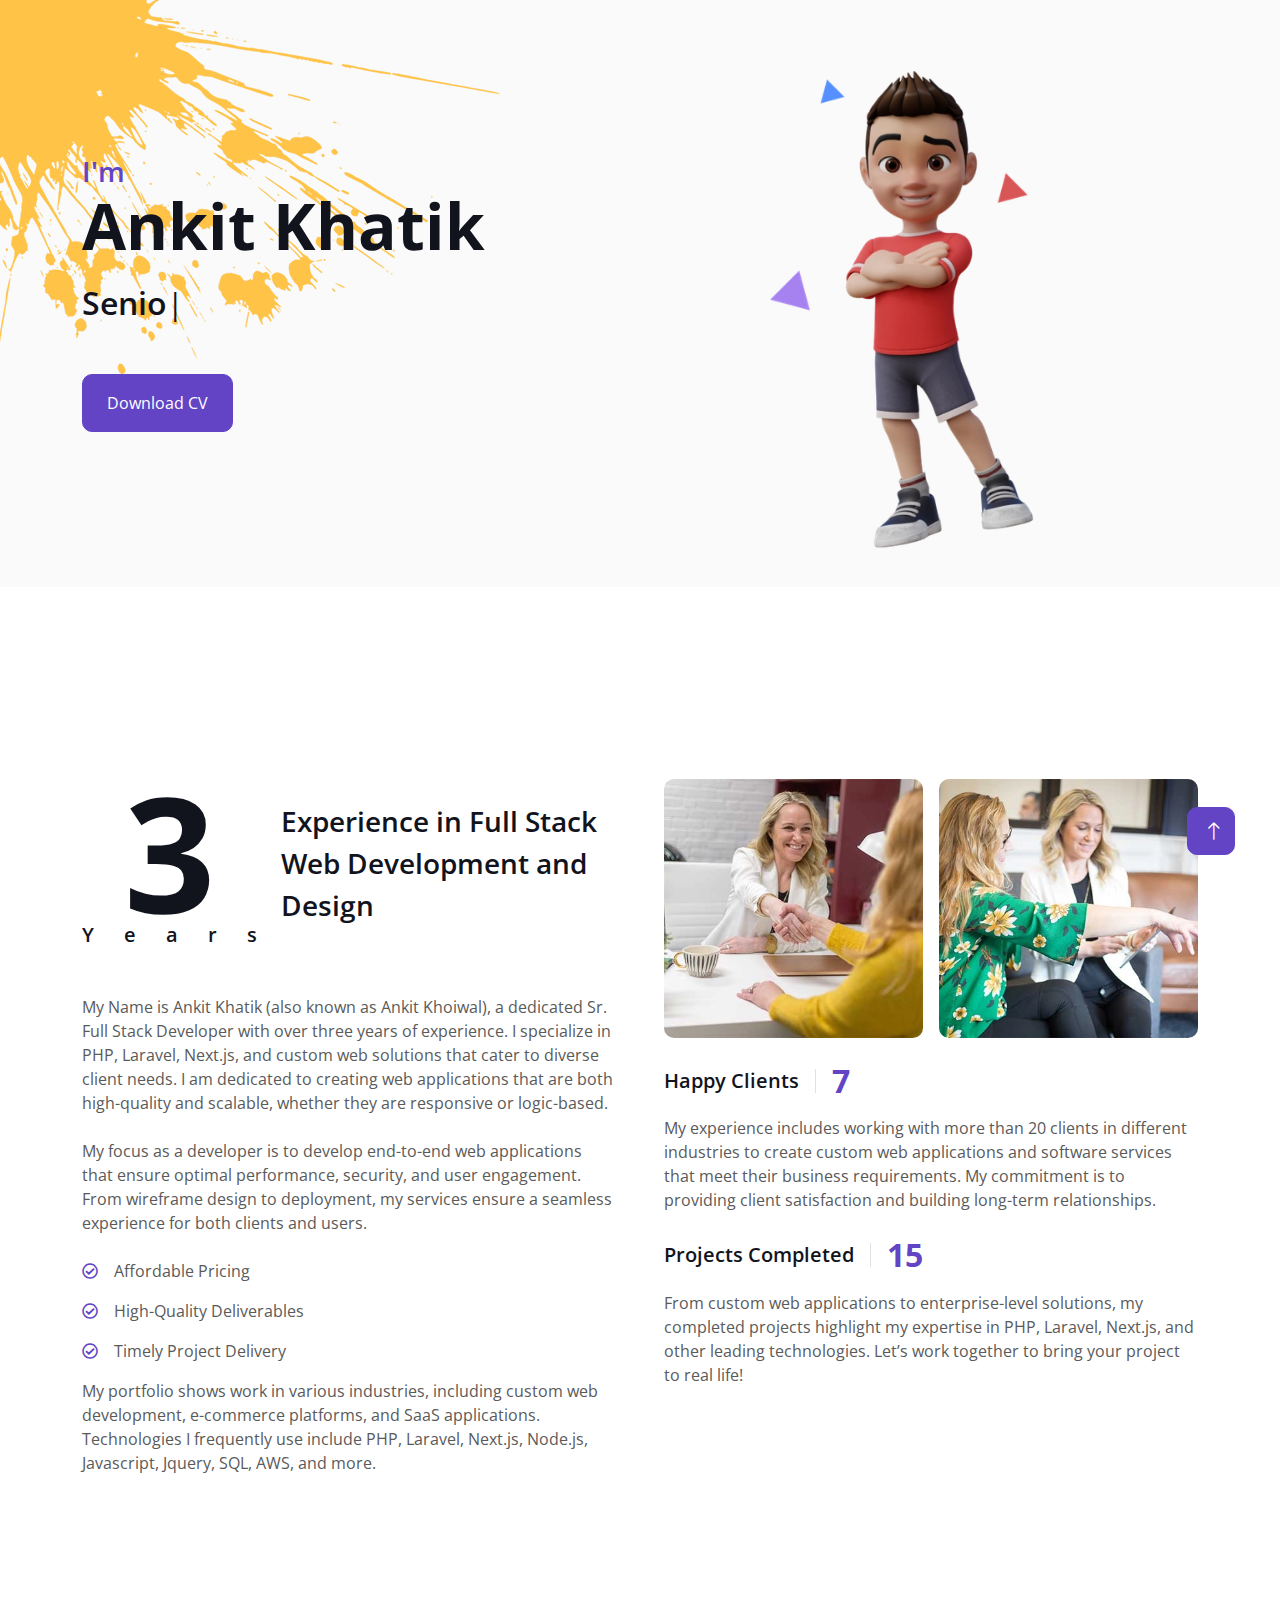
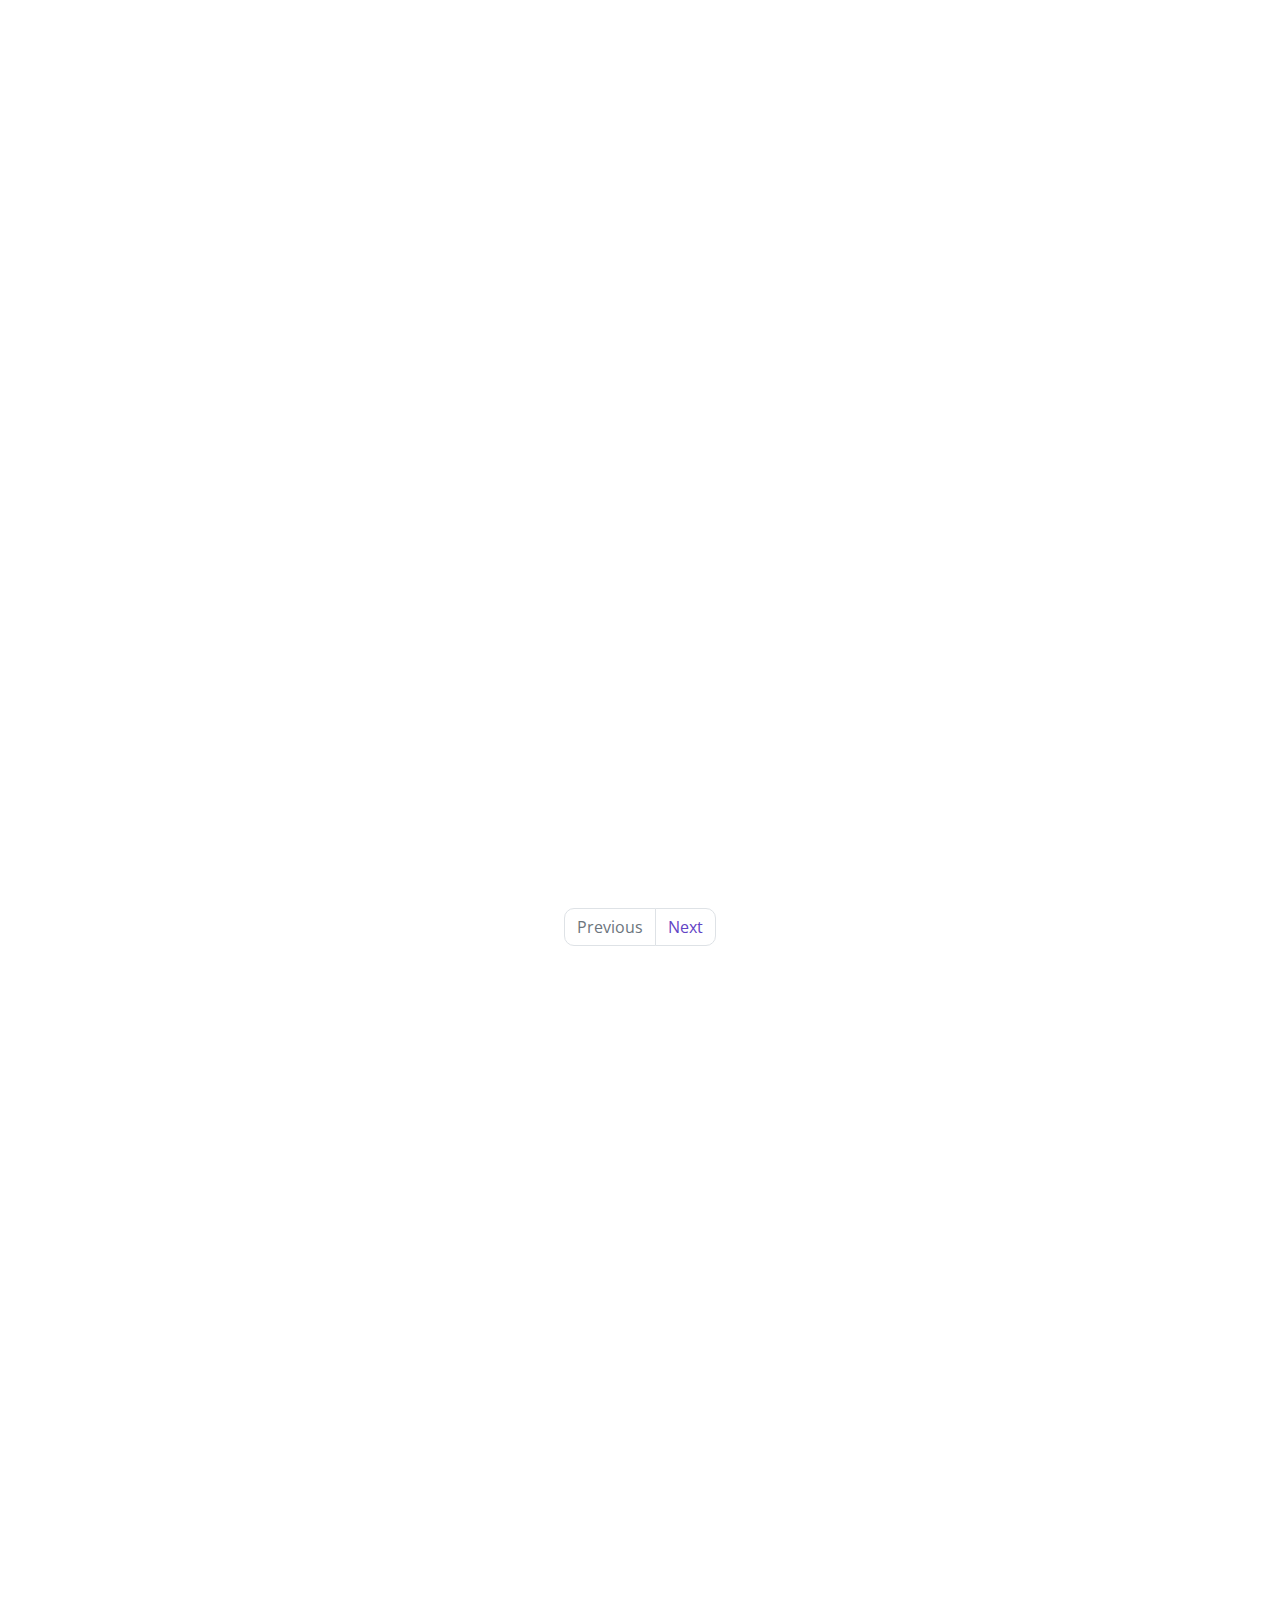
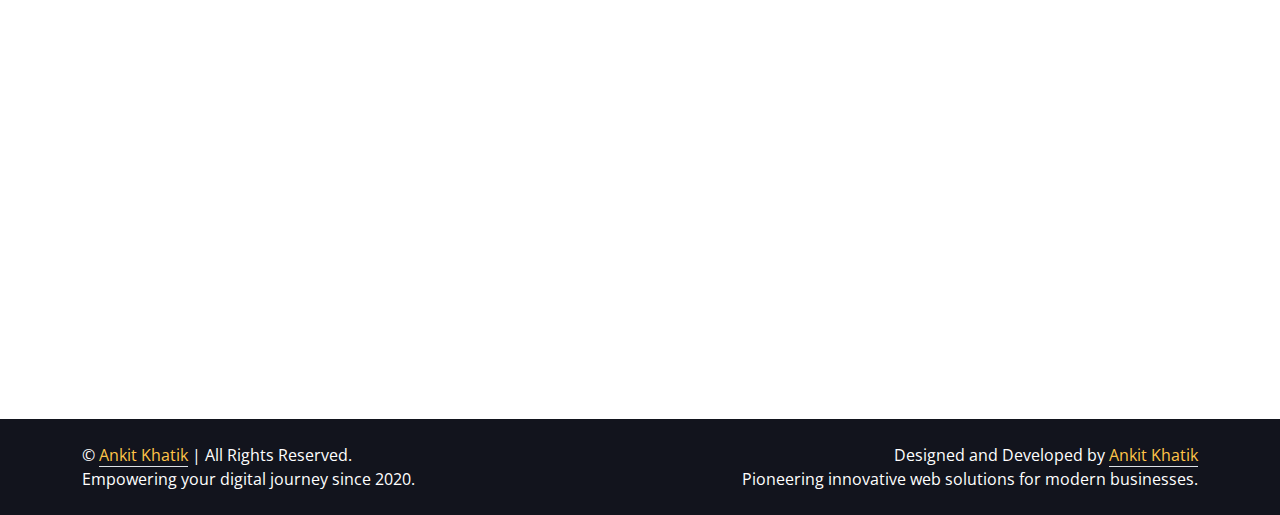
==== commit f83e5941: "Optimization" ====
--- a/public/index.html
+++ b/public/index.html
@@ -58,33 +58,21 @@
     <link href="img/favicon.ico" rel="icon" />
 
     <!-- Google Web Fonts -->
-    <link rel="preconnect" href="https://fonts.googleapis.com" />
+    <link rel="preconnect" href="https://fonts.googleapis.com"/>
     <link rel="preconnect" href="https://fonts.gstatic.com" crossorigin />
-    <link
-      href="https://fonts.googleapis.com/css2?family=Open+Sans:wght@400;500;600;700;800&display=swap"
-      rel="stylesheet"
-    />
-
-    <!-- Icon Font Stylesheet -->
-    <link
-      href="https://cdnjs.cloudflare.com/ajax/libs/font-awesome/5.10.0/css/all.min.css"
-      rel="stylesheet"
-    />
-    <link
-      href="https://cdn.jsdelivr.net/npm/bootstrap-icons@1.4.1/font/bootstrap-icons.css"
-      rel="stylesheet"
-    />
-
-    <!-- Libraries Stylesheet -->
-    <link href="lib/animate/animate.min.css" rel="stylesheet" />
-    <link href="lib/lightbox/css/lightbox.min.css" rel="stylesheet" />
-    <link href="lib/owlcarousel/assets/owl.carousel.min.css" rel="stylesheet" />
-
+    <link rel="preload" href="https://fonts.googleapis.com/css2?family=Open+Sans:wght@400;500;600;700;800&display=swap" as="style">
+    <link href="https://fonts.googleapis.com/css2?family=Open+Sans:wght@400;500;600;700;800&display=swap" rel="stylesheet">
+    
+
+    <!-- Template Stylesheet -->
+    <link rel="preload" href="css/style.css" as="style">
+    <link rel="preload" href="css/bootstrap.min.css" as="style">
+    <link rel="preload" href="img/hero-image.webp" as="image">
+    <link rel="preload" href="img/bg-header.webp" as="image">
+    <link rel="preload" href="js/main.js" as="script">
+    <link rel="stylesheet" href="css/style.css">
     <!-- Customized Bootstrap Stylesheet -->
-    <link href="css/bootstrap.min.css" rel="stylesheet" />
-
-    <!-- Template Stylesheet -->
-    <link href="css/style.css" rel="stylesheet" />
+    <link rel="stylesheet" href="css/bootstrap.min.css">
   </head>
 
   <body data-bs-spy="scroll" data-bs-target=".navbar" data-bs-offset="51">
@@ -143,11 +131,7 @@
     <!-- Navbar End -->
 
     <!-- Header Start -->
-    <div
-      class="container-fluid bg-light my-6 mt-0 h-100 p-3"
-      style="min-height: 80vh"
-      id="home"
-    >
+    <div class="container-fluid bg-light my-6 mt-0 h-100 p-3" id="home">
       <div class="container">
         <div class="row g-5 align-items-center">
           <div class="col-lg-6 py-6 pb-0 pt-lg-0">
@@ -155,29 +139,21 @@
             <h1 class="display-3 mb-3">Ankit Khatik</h1>
             <h2 class="typed-text-output d-inline"></h2>
             <div class="typed-text d-none">
-              Sr. Full Stack Developer, Sr. PHP Developer, Laravel Developer,
-              Custom Web Developer, E-Commerce Developer, Sr. Backend Developer,
-              Software Engineer
+              Senior Full Stack Developer, Senior PHP Developer, Senior Laravel Developer, Custom Web Developer, E-Commerce Developer, Senior Backend Developer, Software Engineer
             </div>
             <div class="d-flex align-items-center pt-5">
-              <a
-                href="img/Ankit_Khoiwal_CV-2.pdf"
-                download="Ankit_Khoiwal_CV-2.pdf"
-                class="btn btn-primary py-3 px-4 me-5"
-                >Download CV</a
-              >
+              <a href="img/Ankit_Khoiwal_CV-2.pdf" download="Ankit_Khoiwal_CV-2.pdf" class="btn btn-primary py-3 px-4 me-5">
+                Download CV
+              </a>
             </div>
           </div>
           <div class="col-lg-6">
-            <img
-              class="img-fluid"
-              src="img/hero-image.webp"
-              alt="Ankit Khatik - Sr. Full Stack Developer"
-            />
+            <img height="100%" width="100%" class="img-fluid" src="img/hero-image.webp" alt="Ankit Khatik - Sr. Full Stack Developer">
           </div>
         </div>
       </div>
     </div>
+    
     <!-- Header End -->
 
     <!-- Video Modal Start -->
@@ -232,7 +208,7 @@
               </h3>
             </div>
             <p class="mb-4">
-              I am Ankit Khatik (also known as Ankit Khoiwal), a dedicated Sr.
+              My Name is Ankit Khatik (also known as Ankit Khoiwal), a dedicated Sr.
               Full Stack Developer with over three years of experience. I
               specialize in PHP, Laravel, Next.js, and custom web solutions that
               cater to diverse client needs. I am dedicated to creating web
@@ -267,18 +243,16 @@
           <div class="col-lg-6 wow fadeInUp" data-wow-delay="0.5s">
             <div class="row g-3 mb-4">
               <div class="col-sm-6">
-                <img
-                  class="img-fluid rounded"
-                  src="img/about-1.jpg"
-                  alt="Professional Web Development by Ankit Khatik"
-                />
+                <picture class="img-fluid rounded">
+                  <source srcset="img/about-1.webp" type="image/webp">
+                  <img height="100%" width="100%" src="img/about-1.jpg" class="img-fluid rounded" alt="Professional Web Development by Ankit Khatik" loading="lazy">
+                </picture>
               </div>
               <div class="col-sm-6">
-                <img
-                  class="img-fluid rounded"
-                  src="img/about-2.jpg"
-                  alt="Full Stack Development Expertise by Ankit Khoiwal"
-                />
+                <picture class="img-fluid rounded">
+                  <source srcset="img/about-2.webp" type="image/webp">
+                  <img height="100%" width="100%" src="img/about-2.jpg" class="img-fluid rounded" alt="Full Stack Development Expertise by Ankit Khoiwal" loading="lazy">
+                </picture>
               </div>
             </div>
             <div class="d-flex align-items-center mb-3">
@@ -338,7 +312,10 @@
         >
           <div class="col-lg-4 col-md-6 portfolio-item first">
             <div class="portfolio-img rounded overflow-hidden">
-              <img class="img-fluid" src="img/gradding.png" alt="" />
+              <picture class="img-fluid">
+                <source srcset="img/gradding.webp" type="image/webp">
+                <img height="100%" width="100%" src="img/gradding.png" class="img-fluid" alt="gradding" loading="lazy">
+              </picture>
               <div class="portfolio-btn">
                 <a
                   class="btn btn-lg-square btn-outline-secondary border-2 mx-1"
@@ -357,7 +334,10 @@
           </div>
           <div class="col-lg-4 col-md-6 portfolio-item first">
             <div class="portfolio-img rounded overflow-hidden">
-              <img class="img-fluid" src="img/burger-king.png" alt="" />
+              <picture class="img-fluid">
+                <source srcset="img/burger-king.webp" type="image/webp">
+                <img height="100%" width="100%" src="img/burger-king.png" class="img-fluid" alt="burger-king" loading="lazy">
+              </picture>
               <div class="portfolio-btn">
                 <a
                   class="btn btn-lg-square btn-outline-secondary border-2 mx-1"
@@ -376,11 +356,10 @@
           </div>
           <div class="col-lg-4 col-md-6 portfolio-item first">
             <div class="portfolio-img rounded overflow-hidden">
-              <img
-                class="img-fluid"
-                src="img/gradding-laraveldashboard.png"
-                alt=""
-              />
+              <picture class="img-fluid">
+                <source srcset="img/gradding-laraveldashboard.webp" type="image/webp">
+                <img height="100%" width="100%" src="img/gradding-laraveldashboard.png" class="img-fluid" alt="Laravel dashboard" loading="lazy">
+              </picture>
               <div class="portfolio-btn">
                 <a
                   class="btn btn-lg-square btn-outline-secondary border-2 mx-1"
@@ -399,7 +378,10 @@
           </div>
           <div class="col-lg-4 col-md-6 portfolio-item first">
             <div class="portfolio-img rounded overflow-hidden">
-              <img class="img-fluid" src="img/mysiponline.png" alt="" />
+              <picture class="img-fluid">
+                <source srcset="img/mysiponline.webp" type="image/webp">
+                <img height="100%" width="100%" src="img/mysiponline.png" class="img-fluid" alt="mysiponline" loading="lazy">
+              </picture>
               <div class="portfolio-btn">
                 <a
                   class="btn btn-lg-square btn-outline-secondary border-2 mx-1"
@@ -418,7 +400,10 @@
           </div>
           <div class="col-lg-4 col-md-6 portfolio-item second">
             <div class="portfolio-img rounded overflow-hidden">
-              <img class="img-fluid" src="img/gradding-ielts.png" alt="" />
+              <picture class="img-fluid">
+                <source srcset="img/gradding-ielts.webp" type="image/webp">
+                <img height="100%" width="100%" src="img/gradding-ielts.png" class="img-fluid" alt="gradding ielts" loading="lazy">
+              </picture>
               <div class="portfolio-btn">
                 <a
                   class="btn btn-lg-square btn-outline-secondary border-2 mx-1"
@@ -437,7 +422,10 @@
           </div>
           <div class="col-lg-4 col-md-6 portfolio-item second">
             <div class="portfolio-img rounded overflow-hidden">
-              <img class="img-fluid" src="img/reventure.png" alt="" />
+              <picture class="img-fluid">
+                <source srcset="img/reventure.webp" type="image/webp">
+                <img height="100%" width="100%" src="img/reventure.png" class="img-fluid" alt="reventure" loading="lazy">
+              </picture>
               <div class="portfolio-btn">
                 <a
                   class="btn btn-lg-square btn-outline-secondary border-2 mx-1"
@@ -456,7 +444,10 @@
           </div>
           <div class="col-lg-4 col-md-6 portfolio-item second">
             <div class="portfolio-img rounded overflow-hidden">
-              <img class="img-fluid" src="img/gradding-blog.png" alt="" />
+              <picture class="img-fluid">
+                <source srcset="img/gradding-blog.webp" type="image/webp">
+                <img height="100%" width="100%" src="img/gradding-blog.png" class="img-fluid" alt="gradding blog" loading="lazy">
+              </picture>
               <div class="portfolio-btn">
                 <a
                   class="btn btn-lg-square btn-outline-secondary border-2 mx-1"
@@ -475,7 +466,10 @@
           </div>
           <div class="col-lg-4 col-md-6 portfolio-item second">
             <div class="portfolio-img rounded overflow-hidden">
-              <img class="img-fluid" src="img/gradding-pte.png" alt="" />
+              <picture class="img-fluid">
+                <source srcset="img/gradding-pte.webp" type="image/webp">
+                <img height="100%" width="100%" src="img/gradding-pte.png" class="img-fluid" alt="gradding pte" loading="lazy">
+              </picture>
               <div class="portfolio-btn">
                 <a
                   class="btn btn-lg-square btn-outline-secondary border-2 mx-1"
@@ -494,11 +488,11 @@
           </div>
           <div class="col-lg-4 col-md-6 portfolio-item second">
             <div class="portfolio-img rounded overflow-hidden">
-              <img
-                class="img-fluid"
-                src="img/gradding-accommodation.png"
-                alt=""
-              />
+              <picture class="img-fluid">
+                <source srcset="img/gradding-accommodation.webp" type="image/webp">
+                <img height="100%" width="100%" src="img/gradding-accommodation.png" class="img-fluid" alt="gradding accommodation" loading="lazy">
+              </picture>
+              
               <div class="portfolio-btn">
                 <a
                   class="btn btn-lg-square btn-outline-secondary border-2 mx-1"
@@ -517,11 +511,10 @@
           </div>
           <div class="col-lg-4 col-md-6 portfolio-item second">
             <div class="portfolio-img rounded overflow-hidden">
-              <img
-                class="img-fluid"
-                src="img/gradding-consultancy.png"
-                alt=""
-              />
+              <picture class="img-fluid">
+                <source srcset="img/gradding-consultancy.webp" type="image/webp">
+                <img height="100%" width="100%" src="img/gradding-consultancy.png" class="img-fluid" alt="gradding-consultancy" loading="lazy">
+              </picture>
               <div class="portfolio-btn">
                 <a
                   class="btn btn-lg-square btn-outline-secondary border-2 mx-1"
@@ -540,7 +533,10 @@
           </div>
           <div class="col-lg-4 col-md-6 portfolio-item second">
             <div class="portfolio-img rounded overflow-hidden">
-              <img class="img-fluid" src="img/gradding-dashboard.png" alt="" />
+              <picture class="img-fluid">
+                <source srcset="img/gradding-dashboard.webp" type="image/webp">
+                <img height="100%" width="100%" src="img/gradding-dashboard.png" class="img-fluid" alt="gradding-dashboard" loading="lazy">
+              </picture>
               <div class="portfolio-btn">
                 <a
                   class="btn btn-lg-square btn-outline-secondary border-2 mx-1"
@@ -586,7 +582,7 @@
           <div class="col-lg-6 wow fadeInUp" data-wow-delay="0.1s">
             <h2 class="display-5 mb-5">Skills & Experience</h2>
             <p class="mb-4">
-              I am Ankit Khatik, and I have worked as a senior full stack
+              My Name is Ankit Khatik, and I have worked as a senior full stack
               engineer for over three years. My skills in web and mobile
               programming have evolved and I am proficient in a various
               technologies, including SQL, PHP, Laravel, Node.js and Next.js.
@@ -961,11 +957,7 @@
                   Starting from <span class="text-primary">$199</span>
                 </h6>
                 <span
-                  >With my professional SEO services, you will be able to boost
-                  the visibility and ranking of your website. I apply focused
-                  techniques, such as keyword searching, on-page optimization
-                  and content creation, to ensure that traffic is organic to
-                  your site.</span
+                  >With my professional SEO services, you will be able to boost the visibility and ranking of your website. I apply focused techniques, such as keyword analyzer, on-page SEO and content curation, to ensure that traffic is organic to your site.</span
                 >
               </div>
             </div>
@@ -1033,7 +1025,7 @@
             <div class="row g-4">
                 <div class="col-lg-4 col-md-6 wow fadeInUp" data-wow-delay="0.1s">
                     <div class="team-item position-relative">
-                        <img class="img-fluid rounded" src="img/team-1.jpg" alt="">
+                        <img height="100%" width="100%" class="img-fluid rounded" src="img/team-1.jpg" alt="">
                         <div class="team-text bg-white rounded-end p-4">
                             <div>
                                 <h5>Full Name</h5>
@@ -1045,7 +1037,7 @@
                 </div>
                 <div class="col-lg-4 col-md-6 wow fadeInUp" data-wow-delay="0.3s">
                     <div class="team-item position-relative">
-                        <img class="img-fluid rounded" src="img/team-2.jpg" alt="">
+                        <img height="100%" width="100%" class="img-fluid rounded" src="img/team-2.jpg" alt="">
                         <div class="team-text bg-white rounded-end p-4">
                             <div>
                                 <h5>Full Name</h5>
@@ -1057,7 +1049,7 @@
                 </div>
                 <div class="col-lg-4 col-md-6 wow fadeInUp" data-wow-delay="0.5s">
                     <div class="team-item position-relative">
-                        <img class="img-fluid rounded" src="img/team-3.jpg" alt="">
+                        <img height="100%" width="100%" class="img-fluid rounded" src="img/team-3.jpg" alt="">
                         <div class="team-text bg-white rounded-end p-4">
                             <div>
                                 <h5>Full Name</h5>
@@ -1077,31 +1069,30 @@
       <div class="container-fluid py-5">
         <h2
           class="display-5 text-center mb-5 wow fadeInUp"
-          data-wow-delay="0.1s"
-        >
+          data-wow-delay="0.1s">
           What My Clients Say
         </h2>
         <div class="row justify-content-center">
           <div class="col-lg-3 d-none d-lg-block">
             <div class="testimonial-left h-100">
               <img
+                loading="lazy"
                 class="img-fluid wow fadeIn"
                 data-wow-delay="0.1s"
                 src="img/testimonial-1.jpg"
-                alt="Client Review"
-              />
+                alt="Client Review" />
               <img
+                loading="lazy"
                 class="img-fluid wow fadeIn"
                 data-wow-delay="0.3s"
                 src="img/testimonial-2.jpg"
-                alt="Client Feedback"
-              />
+                alt="Client Feedback" />
               <img
+                loading="lazy"
                 class="img-fluid wow fadeIn"
                 data-wow-delay="0.5s"
                 src="img/testimonial-3.jpg"
-                alt="Customer Review"
-              />
+                alt="Customer Review" />
             </div>
           </div>
           <div class="col-lg-6 wow fadeInUp" data-wow-delay="0.5s">
@@ -1109,10 +1100,10 @@
               <div class="testimonial-item text-center">
                 <div class="position-relative mb-5">
                   <img
+                    loading="lazy"
                     class="img-fluid rounded-circle border border-secondary p-2 mx-auto"
                     src="img/testimonial-1.jpg"
-                    alt="John Doe"
-                  />
+                    alt="John Doe" />
                   <div class="testimonial-icon">
                     <i class="fa fa-quote-left text-primary"></i>
                   </div>
@@ -1130,10 +1121,10 @@
               <div class="testimonial-item text-center">
                 <div class="position-relative mb-5">
                   <img
+                    loading="lazy"
                     class="img-fluid rounded-circle border border-secondary p-2 mx-auto"
                     src="img/testimonial-2.jpg"
-                    alt="Jane Smith"
-                  />
+                    alt="Jane Smith" />
                   <div class="testimonial-icon">
                     <i class="fa fa-quote-left text-primary"></i>
                   </div>
@@ -1151,10 +1142,10 @@
               <div class="testimonial-item text-center">
                 <div class="position-relative mb-5">
                   <img
+                    loading="lazy"
                     class="img-fluid rounded-circle border border-secondary p-2 mx-auto"
                     src="img/testimonial-3.jpg"
-                    alt="Michael Johnson"
-                  />
+                    alt="Michael Johnson" />
                   <div class="testimonial-icon">
                     <i class="fa fa-quote-left text-primary"></i>
                   </div>
@@ -1174,23 +1165,23 @@
           <div class="col-lg-3 d-none d-lg-block">
             <div class="testimonial-right h-100">
               <img
+                loading="lazy"
                 class="img-fluid wow fadeIn"
                 data-wow-delay="0.1s"
                 src="img/testimonial-1.jpg"
-                alt="Client Review"
-              />
+                alt="Client Review" />
               <img
+                loading="lazy"
                 class="img-fluid wow fadeIn"
                 data-wow-delay="0.3s"
                 src="img/testimonial-2.jpg"
-                alt="Client Feedback"
-              />
+                alt="Client Feedback" />
               <img
+                loading="lazy"
                 class="img-fluid wow fadeIn"
                 data-wow-delay="0.5s"
                 src="img/testimonial-3.jpg"
-                alt="Customer Review"
-              />
+                alt="Customer Review" />
             </div>
           </div>
         </div>
@@ -1381,23 +1372,39 @@
       ><i class="bi bi-arrow-up"></i
     ></a>
 
+
+    <!-- Libraries Stylesheet -->
+    <link href="lib/owlcarousel/assets/owl.carousel.min.css" rel="stylesheet" />
+    <link href="lib/animate/animate.min.css" rel="stylesheet" />
+    <link href="lib/lightbox/css/lightbox.min.css" rel="stylesheet" />
+
+    <!-- Icon Font Stylesheet -->
+    <link
+      href="https://cdnjs.cloudflare.com/ajax/libs/font-awesome/5.10.0/css/all.min.css"
+      rel="stylesheet"
+    />
+    <link
+      href="https://cdn.jsdelivr.net/npm/bootstrap-icons@1.4.1/font/bootstrap-icons.css"
+      rel="stylesheet"
+    />
+
     <!-- JavaScript Libraries -->
-    <script src="https://code.jquery.com/jquery-3.4.1.min.js"></script>
-    <script src="https://cdn.jsdelivr.net/npm/bootstrap@5.0.0/dist/js/bootstrap.bundle.min.js"></script>
-    <script src="lib/wow/wow.min.js"></script>
-    <script src="lib/easing/easing.min.js"></script>
-    <script src="lib/waypoints/waypoints.min.js"></script>
-    <script src="lib/typed/typed.min.js"></script>
-    <script src="lib/counterup/counterup.min.js"></script>
-    <script src="lib/owlcarousel/owl.carousel.min.js"></script>
-    <script src="lib/isotope/isotope.pkgd.min.js"></script>
-    <script src="lib/lightbox/js/lightbox.min.js"></script>
+    <script src="https://code.jquery.com/jquery-3.4.1.min.js" defer></script>
+    <script src="https://cdn.jsdelivr.net/npm/bootstrap@5.0.0/dist/js/bootstrap.bundle.min.js" defer></script>
+    <script src="lib/wow/wow.min.js" defer></script>
+    <script src="lib/easing/easing.min.js" defer></script>
+    <script src="lib/waypoints/waypoints.min.js" defer></script>
+    <script src="lib/typed/typed.min.js" defer></script>
+    <script src="lib/counterup/counterup.min.js" defer></script>
+    <script src="lib/owlcarousel/owl.carousel.min.js" defer></script>
+    <script src="lib/isotope/isotope.pkgd.min.js" defer></script>
+    <script src="lib/lightbox/js/lightbox.min.js" defer></script>
 
     <!-- Template Javascript -->
-    <script src="js/main.js"></script>
+    <script src="js/main.js" defer></script>
 
     <!-- Organization Schema -->
-    <script type="application/ld+json">
+    <script type="application/ld+json" defer >
       {
         "@context": "https://schema.org",
         "@type": "Organization",
@@ -1428,7 +1435,7 @@
     </script>
 
     <!-- Person Schema -->
-    <script type="application/ld+json">
+    <script type="application/ld+json" defer >
       {
         "@context": "https://schema.org",
         "@type": "Person",
@@ -1460,7 +1467,7 @@
     </script>
 
     <!-- WebPage Schema -->
-    <script type="application/ld+json">
+    <script type="application/ld+json" defer >
       {
         "@context": "https://schema.org",
         "@type": "WebPage",
@@ -1476,7 +1483,7 @@
     </script>
 
     <!-- Offer Schema -->
-    <!-- <script type="application/ld+json">
+    <!-- <script type="application/ld+json" defer >
       {
         "@context": "https://schema.org",
         "@type": "Service",
@@ -1545,7 +1552,7 @@
     </script> -->
 
     <!-- Breadcrumb Schema -->
-    <script type="application/ld+json">
+    <script type="application/ld+json" defer >
       {
         "@context": "https://schema.org",
         "@type": "BreadcrumbList",
@@ -1561,5 +1568,37 @@
         ]
       }
     </script>
+
+    <script >
+      let isAnalyticsLoaded = false;
+  
+      function loadAnalyticsScript() {
+        if (!isAnalyticsLoaded) {
+          setTimeout(() => {
+
+            const script = document.createElement('script');
+            script.src = "https://www.googletagmanager.com/gtag/js?id=G-QV4J9G2TBX";
+            script.async = true;
+            document.head.appendChild(script);
+  
+            const inlineScript = document.createElement('script');
+            inlineScript.innerHTML = `
+              window.dataLayer = window.dataLayer || [];
+              function gtag(){dataLayer.push(arguments);}
+              gtag('js', new Date());
+              gtag('config', 'G-QV4J9G2TBX');
+            `;
+            document.head.appendChild(inlineScript);
+  
+            isAnalyticsLoaded = true;
+            console.log('Google Analytics script loaded');
+          }, 500);
+        }
+      }
+  
+      window.addEventListener('scroll', loadAnalyticsScript, { once: true });
+      window.addEventListener('click', loadAnalyticsScript, { once: true });
+      window.addEventListener('touchstart', loadAnalyticsScript, { once: true });
+    </script>
   </body>
 </html>
--- a/public/css/style.css
+++ b/public/css/style.css
@@ -102,7 +102,7 @@
 /*** Header ***/
 #home {
   margin-bottom: 6rem;
-  background: url(../img/bg-header.png) left top no-repeat;
+  background: url(../img/bg-header.webp) left top no-repeat;
 }
 
 .typed-cursor {
--- a/public/css/style.css
+++ b/public/css/style.css
@@ -102,7 +102,7 @@
 /*** Header ***/
 #home {
   margin-bottom: 6rem;
-  background: url(../img/bg-header.png) left top no-repeat;
+  background: url(../img/bg-header.webp) left top no-repeat;
 }
 
 .typed-cursor {
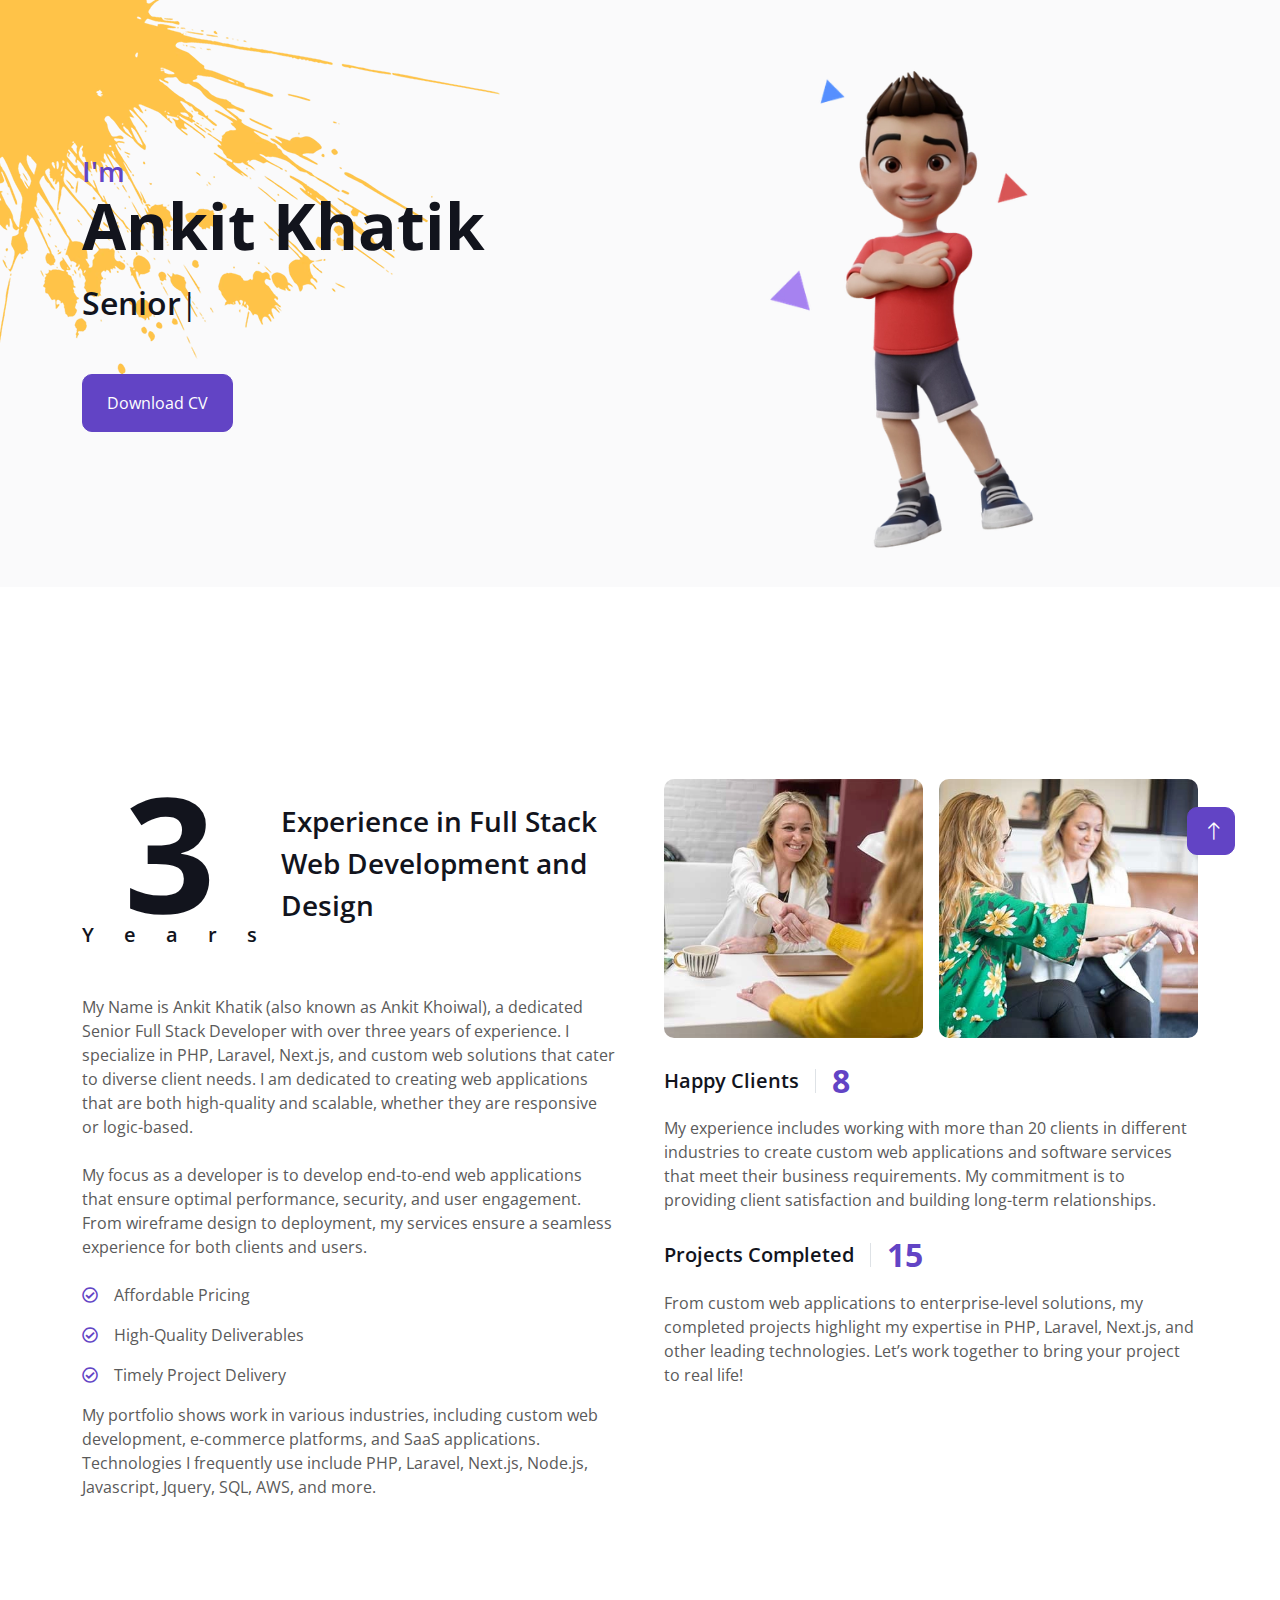
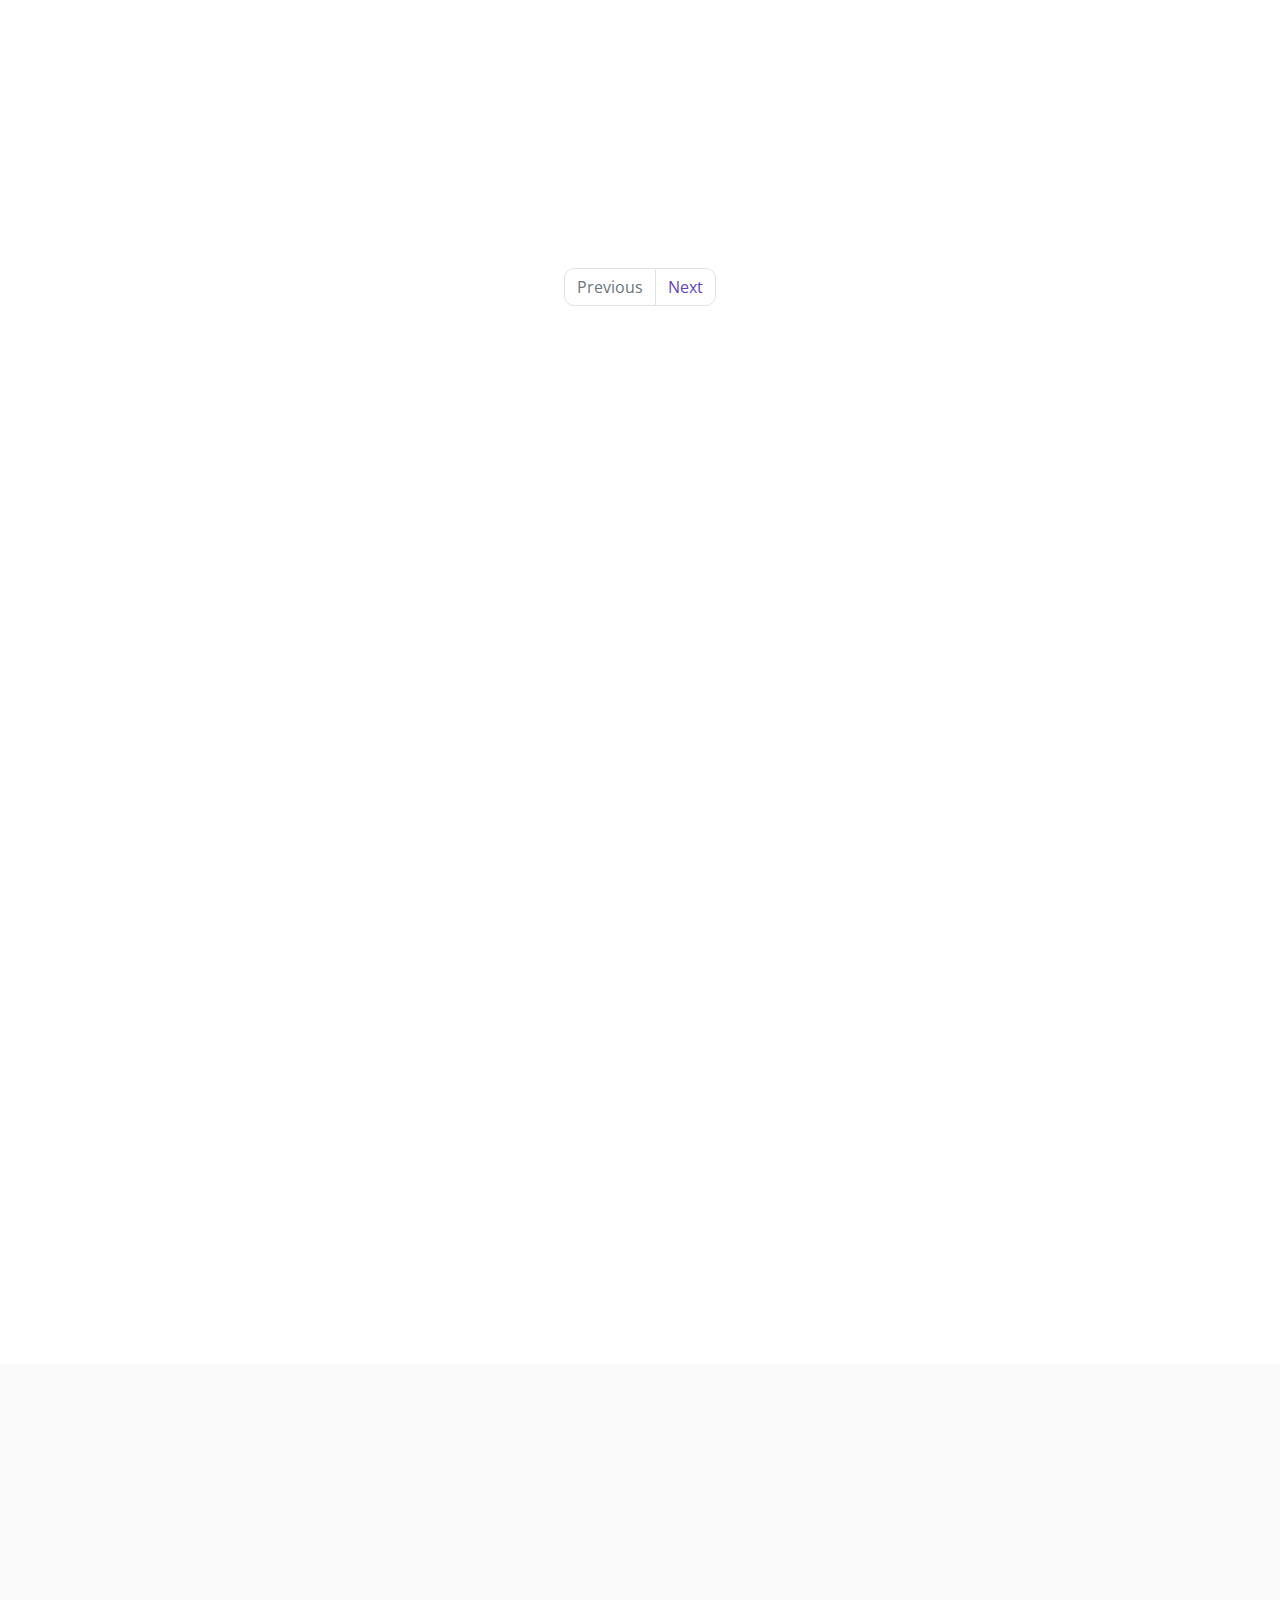
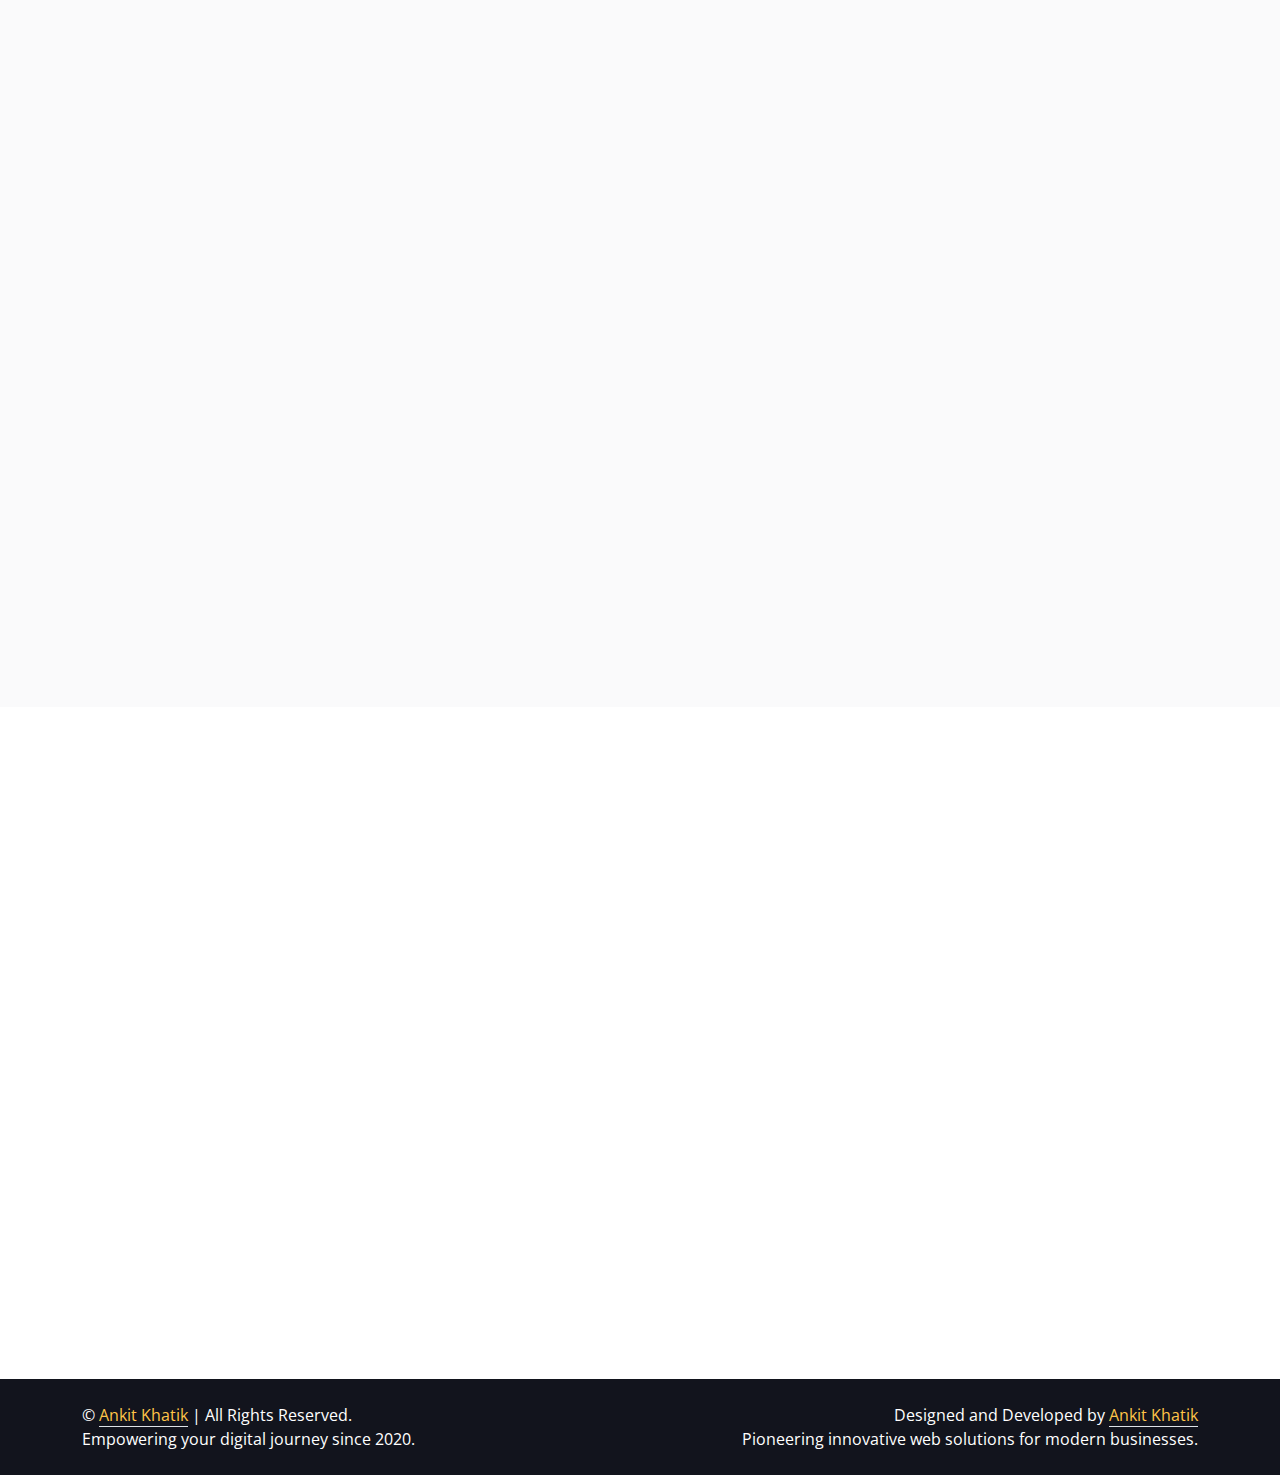
==== commit b9f3a050: "Add Og image and Optimize content" ====
--- a/public/index.html
+++ b/public/index.html
@@ -9,7 +9,7 @@
     />
     <meta
       name="description"
-      content="Ankit Khatik, a Sr. Full Stack Developer with 3+ years of experience, specializes in PHP, Laravel, Next.js, and scalable web applications. Custom web development solutions starting at $299."
+      content="Ankit Khatik, a Senior Full Stack Developer with 3+ years of experience, specializes in PHP, Laravel, Next.js, and scalable web applications. Custom web development solutions starting at $299."
     />
     <meta
       name="keywords"
@@ -22,19 +22,19 @@
     <meta property="og:type" content="website" />
     <meta
       property="og:title"
-      content="Ankit Khatik - Full Stack Developer | PHP, Laravel, Next.js, Web Development"
+      content="Ankit Khatik - Senior Full Stack Developer | PHP, Laravel, Next.js, Web Development"
     />
     <meta
       property="og:description"
-      content="Ankit Khatik, an experienced full stack developer specializing in PHP, Laravel, Next.js, and SQL. Explore innovative web development projects and high-quality digital solutions for businesses. Contact Ankit for full stack web development and software services."
+      content="Ankit Khatik, an experienced senior full stack developer specializing in PHP, Laravel, Next.js, and SQL. Explore innovative web development projects and high-quality digital solutions for businesses. Contact Ankit for full stack web development and software services."
     />
-    <meta property="og:image" content="og-image.png" />
+    <meta property="og:image" content="img/ankit-khatik.jpg" />
     <meta property="og:url" content="https://ankit-khatik.web.app/" />
     <meta
       property="og:site_name"
       content="Ankit Khatik - Full Stack Developer | PHP, Laravel, Next.js, Web Development"
     />
-    <meta name="twitter:card" content="og-image.png" />
+    <meta name="twitter:card" content="img/ankit-khatik.jpg" />
     <meta
       name="twitter:title"
       content="Ankit Khatik - Full Stack Developer | PHP, Laravel, Next.js, Web Development"
@@ -43,16 +43,16 @@
       name="twitter:description"
       content="Ankit Khatik, an experienced full stack developer specializing in PHP, Laravel, Next.js, and SQL. Explore innovative web development projects and high-quality digital solutions for businesses. Contact Ankit for full stack web development and software services."
     />
-    <meta name="twitter:image" content="og-image.png" />
-    <meta name="twitter:site" content="@ankitkhoiwal" />
-    <meta name="twitter:creator" content="@ankitkhoiwal" />
+    <meta name="twitter:image" content="img/ankit-khatik.jpg" />
+    <meta name="twitter:site" content="@Ankit_Khoiwal_" />
+    <meta name="twitter:creator" content="@Ankit_Khoiwal_" />
     <meta
       name="google-site-verification"
       content="-TFEaaD3aH9HImYtLrDxy_BZJy94upnlScCaDswIdAE"
     />
     <link rel="canonical" href="https://ankit-khatik.web.app/" />
 
-    <title>Ankit Khatik - Sr. Full Stack Developer | PHP, Laravel, Next.js, Web Development</title>
+    <title>Ankit Khatik - Senior Full Stack Developer | PHP, Laravel, Next.js, Web Development</title>
 
     <!-- Favicon -->
     <link href="img/favicon.ico" rel="icon" />
@@ -148,7 +148,7 @@
             </div>
           </div>
           <div class="col-lg-6">
-            <img height="100%" width="100%" class="img-fluid" src="img/hero-image.webp" alt="Ankit Khatik - Sr. Full Stack Developer">
+            <img height="100%" width="100%" class="img-fluid" src="img/hero-image.webp" alt="Ankit Khatik - Senior Full Stack Developer">
           </div>
         </div>
       </div>
@@ -208,7 +208,7 @@
               </h3>
             </div>
             <p class="mb-4">
-              My Name is Ankit Khatik (also known as Ankit Khoiwal), a dedicated Sr.
+              My Name is Ankit Khatik (also known as Ankit Khoiwal), a dedicated Senior
               Full Stack Developer with over three years of experience. I
               specialize in PHP, Laravel, Next.js, and custom web solutions that
               cater to diverse client needs. I am dedicated to creating web
@@ -653,7 +653,7 @@
                       <h6 class="mb-0">Web Senor</h6>
                     </div>
                     <div class="col-sm-6">
-                      <h5>Sr. Software Developer</h5>
+                      <h5>Senior Software Developer</h5>
                       <hr class="text-primary my-2" />
                       <p class="text-primary mb-1">2023 - Present</p>
                       <h6 class="mb-0">Cognus Technology</h6>
@@ -669,7 +669,7 @@
                       <h6 class="mb-0">Vidhya Institute</h6>
                     </div>
                     <div class="col-sm-6">
-                      <h5>Sr. Secondary Education</h5>
+                      <h5>Senior Secondary Education</h5>
                       <hr class="text-primary my-2" />
                       <p class="text-primary mb-1">2019 - 2020</p>
                       <h6 class="mb-0">Guru Nanak Public School</h6>
@@ -788,7 +788,7 @@
                   </div>
                   <div class="skill mb-4">
                     <div class="d-flex justify-content-between">
-                      <h6 class="font-weight-bold">Java</h6>
+                      <h6 class="font-weight-bold">Node.js</h6>
                       <h6 class="font-weight-bold">70%</h6>
                     </div>
                     <div class="progress">
@@ -1442,7 +1442,7 @@
         "name": "Ankit Khatik",
         "url": "https://ankit-khatik.web.app",
         "image": "https://ankit-khatik.web.app/img/favicon.ico",
-        "jobTitle": "Sr. Web Developer",
+        "jobTitle": "Senior Web Developer",
         "worksFor": {
           "@type": "Organization",
           "name": "Ankit Khatik"
@@ -1471,7 +1471,7 @@
       {
         "@context": "https://schema.org",
         "@type": "WebPage",
-        "name": "Ankit Khatik - Sr. Full Stack Developer | PHP, Laravel, Next.js, Web Development",
+        "name": "Ankit Khatik - Senior Full Stack Developer | PHP, Laravel, Next.js, Web Development",
         "url": "https://ankit-khatik.web.app",
         "description": "Explore the portfolio of Ankit Khatik, a skilled web developer specializing in modern web solutions, e-commerce, and cloud technologies.",
         "author": {
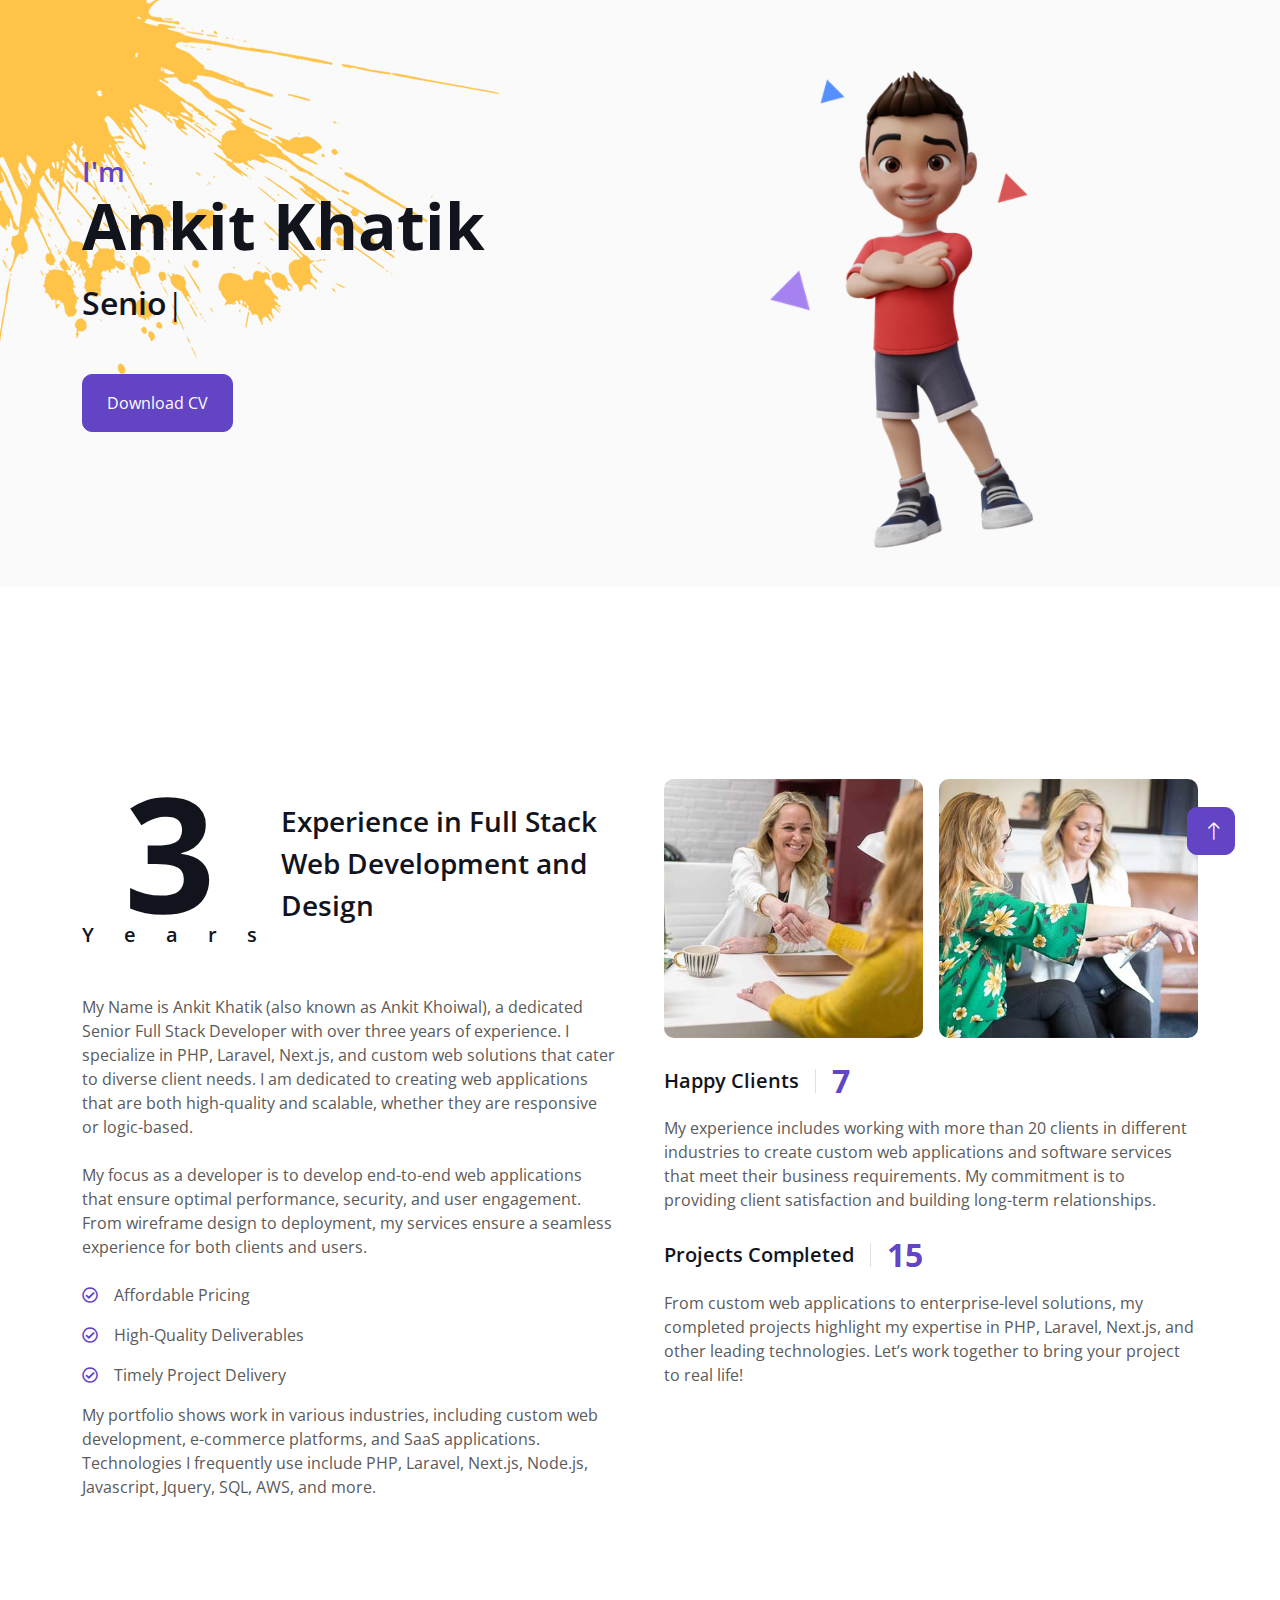
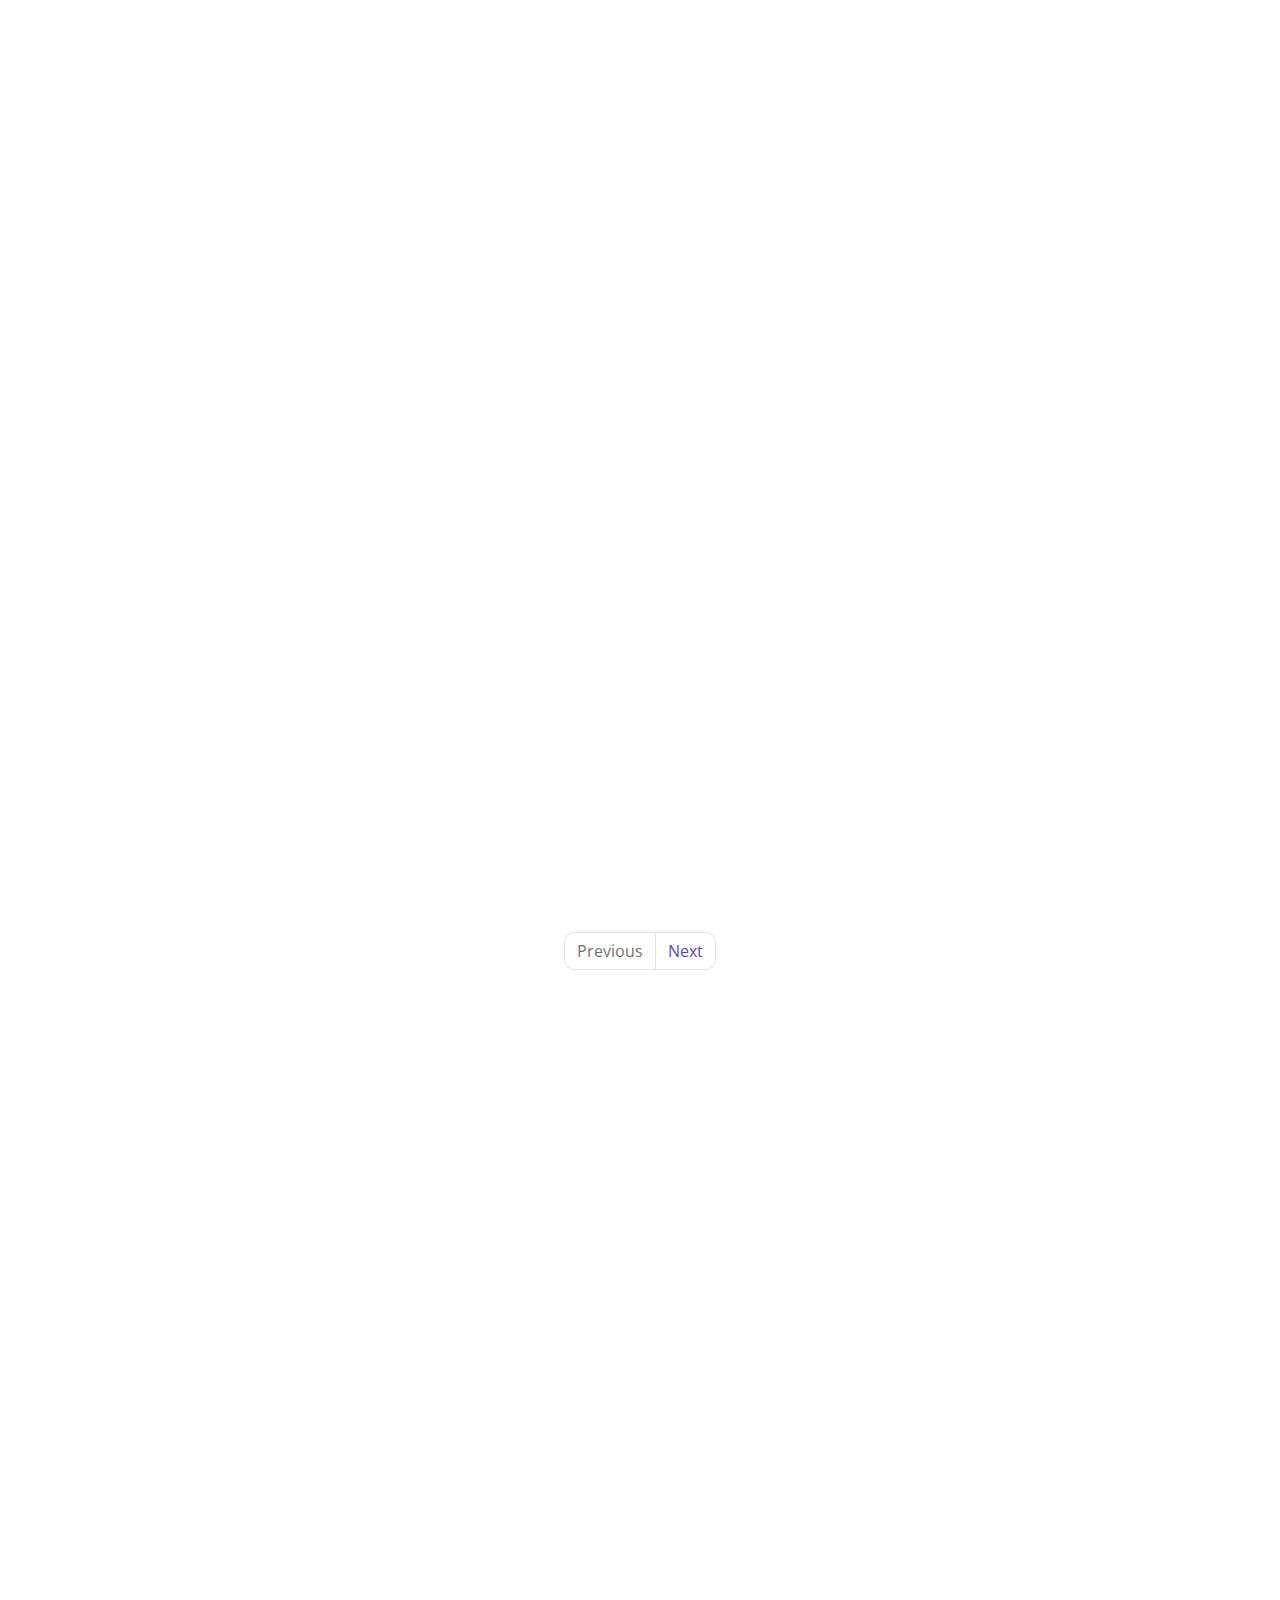
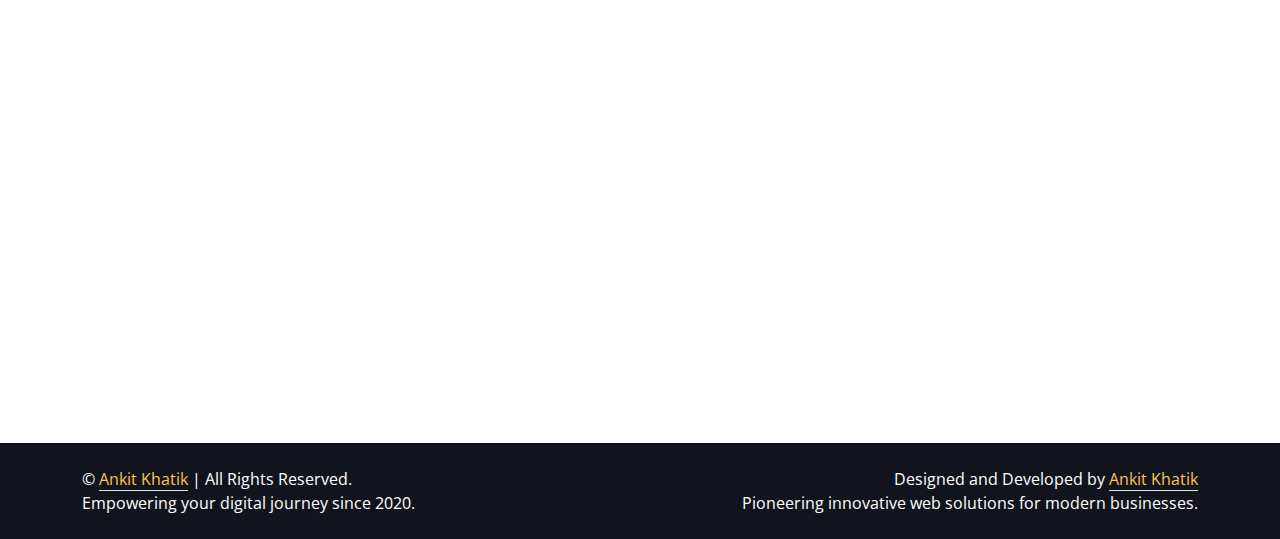
==== commit 5184c4cc: "Portfolio Update" ====
--- a/public/index.html
+++ b/public/index.html
@@ -559,12 +559,12 @@
           <nav aria-label="Page navigation">
             <ul class="pagination">
               <li class="page-item">
-                <a class="page-link" href="javascript:void(0);" id="prevPage"
+                <a class="page-link" href="https://ankit-khatik.web.app/" id="prevPage"
                   >Previous</a
                 >
               </li>
               <li class="page-item">
-                <a class="page-link" href="javascript:void(0);" id="nextPage"
+                <a class="page-link" href="https://ankit-khatik.web.app/" id="nextPage"
                   >Next</a
                 >
               </li>
@@ -1225,8 +1225,7 @@
                 class="btn btn-square btn-primary me-2"
                 target="_blank"
                 href="https://x.com/Ankit_Khoiwal_"
-                ><i class="fab fa-twitter"></i
-              ></a>
+                ><svg xmlns="http://www.w3.org/2000/svg" viewBox="0 0 512 512"><path fill="#ffffff" d="M389.2 48h70.6L305.6 224.2 487 464H345L233.7 318.6 106.5 464H35.8L200.7 275.5 26.8 48H172.4L272.9 180.9 389.2 48zM364.4 421.8h39.1L151.1 88h-42L364.4 421.8z"/></svg></a>
               <a
                 class="btn btn-square btn-primary me-2"
                 target="_blank"
@@ -1248,7 +1247,7 @@
               <a
                 class="btn btn-square btn-primary me-2"
                 target="_blank"
-                href="https://www.linkedin.com/in/ankit-khoiwal-645263260"
+                href="https://www.linkedin.com/in/ankit-khoiwal"
                 ><i class="fab fa-linkedin-in"></i
               ></a>
               <a
